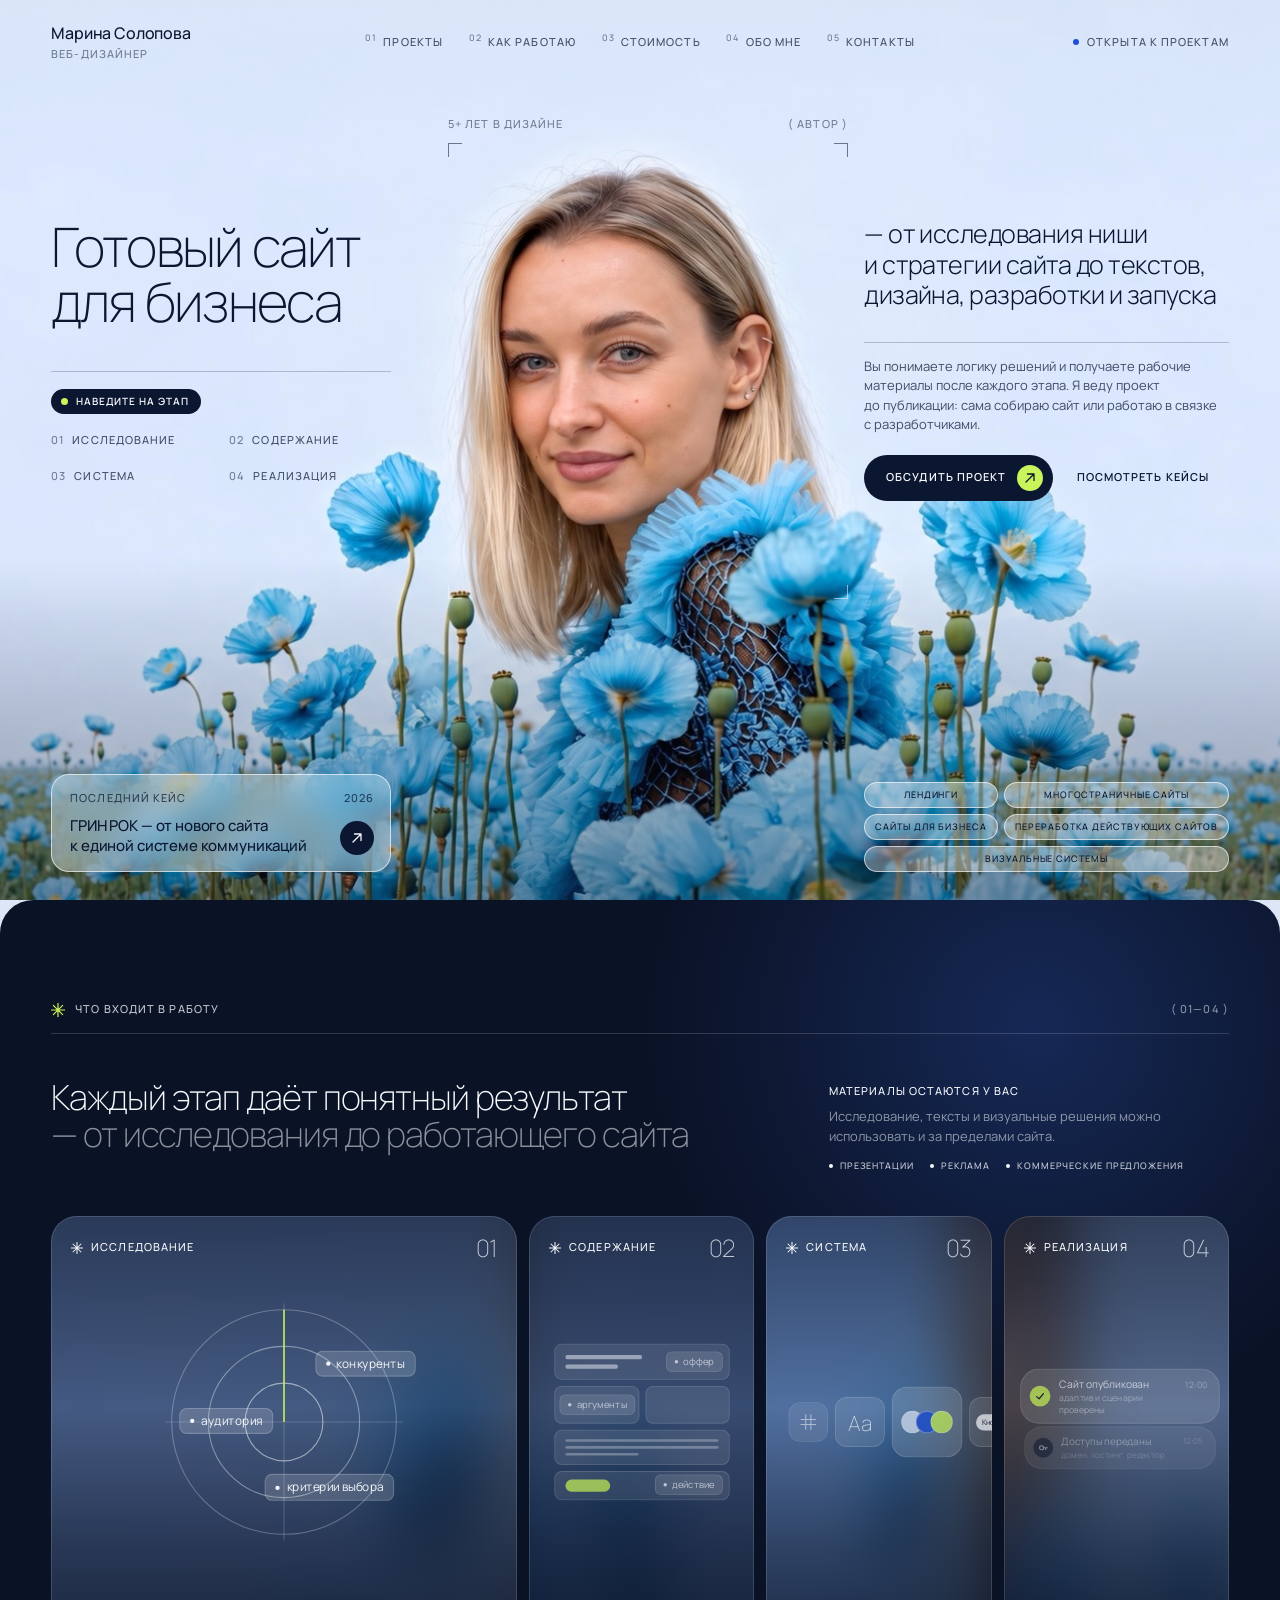
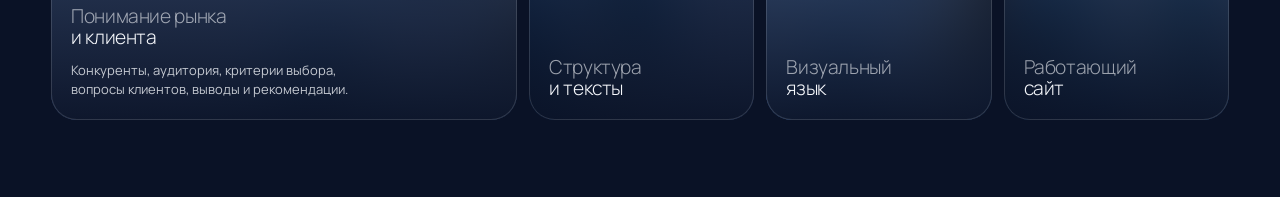
==== index.html @ 6953bbb8 "Переход между блоками: главный экран закреплён, второй блок наезжает - размытие нижнего края кадра п" ====
<!DOCTYPE html>
<html lang="ru">
<head>
<meta charset="UTF-8">
<meta name="viewport" content="width=device-width, initial-scale=1, viewport-fit=cover">
<title>Марина Солопова — сайты для бизнеса от исследования до запуска</title>
<meta name="description" content="Готовый сайт для бизнеса — от исследования ниши и стратегии сайта до текстов, дизайна, разработки и запуска. Марина Солопова, веб-дизайнер.">
<meta name="theme-color" content="#DCE6F6">
<link rel="preload" href="assets/fonts/Manrope-ExtraLight.woff2" as="font" type="font/woff2" crossorigin>
<link rel="preload" href="assets/img/hero-poster-v2.jpg" as="image">
<link rel="stylesheet" href="css/styles.css?v=18">
</head>
<body>
<a class="skip-link" href="#main">Перейти к содержимому</a>


<div class="menu" id="menu" role="dialog" aria-modal="true" aria-label="Меню" hidden>
  <div class="menu__top">
    <span class="top__name">Марина Солопова</span>
    <button class="menu__close" id="closeMenuBtn" type="button" aria-label="Закрыть меню"><span></span><span></span></button>
  </div>
  <ul class="menu__list">
    <li><i>01</i>Проекты</li>
    <li><i>02</i>Как работаю</li>
    <li><i>03</i>Стоимость</li>
    <li><i>04</i>Обо мне</li>
    <li><i>05</i>Контакты</li>
  </ul>
  <div class="menu__foot">
    <span class="top__status"><span class="dot" aria-hidden="true"></span>Открыта к проектам</span>
    <a class="btn" href="https://t.me/mariinasolopova" target="_blank" rel="noreferrer">Обсудить проект
      <svg class="arr" width="14" height="14" viewBox="0 0 14 14" fill="none" aria-hidden="true"><path d="M3 11L11 3M11 3H4.5M11 3V9.5" stroke="currentColor" stroke-width="1.3" stroke-linecap="round" stroke-linejoin="round"/></svg>
    </a>
  </div>
</div>

<main id="main">
  <section class="hero" id="hero">
    <header class="top">
      <div class="top__brand">
        <span class="top__name">Марина Солопова</span>
        <span class="top__role">Веб-дизайнер</span>
      </div>
      <nav class="top__nav" aria-label="Основная навигация">
        <ul>
          <li><i>01</i>Проекты</li>
          <li><i>02</i>Как работаю</li>
          <li><i>03</i>Стоимость</li>
          <li><i>04</i>Обо мне</li>
          <li><i>05</i>Контакты</li>
        </ul>
      </nav>
      <div class="top__side">
        <span class="top__status"><span class="dot" aria-hidden="true"></span>Открыта к проектам</span>
        <button class="burger" id="burgerBtn" type="button" aria-haspopup="dialog" aria-expanded="false" aria-controls="menu" aria-label="Открыть меню">
          <span></span><span></span>
        </button>
      </div>
    </header>

    <div class="hero__media">
      <video class="hero__video" id="heroVideo" poster="assets/img/hero-poster-v2.jpg" muted loop playsinline aria-hidden="true" tabindex="-1">
        <source src="assets/video/hero-loop-v2.mp4" type="video/mp4">
      </video>
      <div class="hero__shade" aria-hidden="true"></div>
      <div class="dissolve" aria-hidden="true"></div>
      <div class="sweep" aria-hidden="true"></div>
      <div class="loadbar" aria-hidden="true"></div>

      <!-- Слои этапов: появляются поверх кадра при выборе этапа -->
      <div class="layers" aria-hidden="true">
        <div class="layer layer--1">
          <div class="layer__grid"></div>
          <span class="note note--l" style="--x:34%;--y:55.5%;--d:0"><b>конкуренты</b></span>
          <span class="note note--l" style="--x:27%;--y:68%;--d:1"><b>аудитория</b></span>
          <span class="note note--r" style="--x:60%;--y:63%;--d:2"><b>критерии выбора</b></span>
          <span class="note note--l note--up" style="--x:55%;--y:80%;--d:3"><b>вопросы клиентов</b></span>
        </div>
        <div class="layer layer--3">
          <div class="specimen"><span class="specimen__aa">Аа</span><span class="specimen__cap">Manrope<br>200 · 300 · 500</span></div>
          <div class="swatches">
            <span style="--c:#DCE6F6"><i></i>DCE6F6</span>
            <span style="--c:#6FB1EE"><i></i>6FB1EE</span>
            <span style="--c:#1F4FD8"><i></i>1F4FD8</span>
            <span style="--c:#0B1630"><i></i>0B1630</span>
            <span style="--c:#C9F45B"><i></i>C9F45B</span>
          </div>
          <div class="parts"><span class="parts__btn">Кнопка</span><span class="parts__chip">Тег</span><span class="parts__cap">компоненты</span></div>
        </div>
        <div class="layer layer--4">
          <div class="launch">
            <ul class="launch__list">
              <li style="--k:0">адаптив</li>
              <li style="--k:1">сценарии</li>
              <li style="--k:2">публикация</li>
            </ul>
            <div class="launch__btn"><span class="launch__go">Опубликовать</span><span class="launch__live"><i></i>Сайт в сети</span></div>
            <svg class="launch__cursor" width="18" height="20" viewBox="0 0 18 20" aria-hidden="true"><path d="M2 1.5v15l4.2-3.6 2.7 6 2.4-1.1-2.7-5.9 5.6-.4z" fill="#0B1630" stroke="#F6F8FC" stroke-width="1.4" stroke-linejoin="round"/></svg>
          </div>
        </div>
      </div>
    </div>

    <div class="wire" id="wire" aria-hidden="true"></div>
    <p class="stage-cap" id="stageCap" aria-hidden="true"></p>

    <div class="finder" aria-hidden="true">
      <span class="finder__c finder__c--tl"></span>
      <span class="finder__c finder__c--tr"></span>
      <span class="finder__c finder__c--bl"></span>
      <span class="finder__c finder__c--br"></span>
      <span class="finder__label finder__label--top">( автор )</span>
      <span class="finder__label finder__label--bottom">5+ лет в дизайне</span>
    </div>

    <h1 class="title title__a reveal" style="--i:1">Готовый сайт<br>для бизнеса</h1>

    <div class="stages reveal" style="--i:2">
      <p class="stages__hint"><span class="stages__dot" aria-hidden="true"></span>Наведите на этап</p>
      <ol class="stages__list" aria-label="Этапы работы">
      <li><button type="button" data-stage="1" data-cap="01 / Понимание рынка и клиента" aria-pressed="false" aria-label="Исследование: понимание рынка и клиента"><i>01</i><span>Исследование</span></button></li>
      <li><button type="button" data-stage="2" data-cap="02 / Структура и тексты" aria-pressed="false" aria-label="Содержание: структура и тексты"><i>02</i><span>Содержание</span></button></li>
      <li><button type="button" data-stage="3" data-cap="03 / Визуальный язык" aria-pressed="false" aria-label="Система: визуальный язык"><i>03</i><span>Система</span></button></li>
      <li><button type="button" data-stage="4" data-cap="04 / Работающий сайт" aria-pressed="false" aria-label="Реализация: работающий сайт"><i>04</i><span>Реализация</span></button></li>
      </ol>
    </div>

    <div class="side">
      <p class="title__b reveal" style="--i:3">— от&nbsp;исследования ниши и&nbsp;стратегии сайта до&nbsp;текстов, дизайна, разработки и&nbsp;запуска</p>
      <div class="cta reveal" style="--i:4">
        <p class="cta__text">Вы понимаете логику решений и&nbsp;получаете рабочие материалы после каждого этапа. Я&nbsp;веду проект до&nbsp;публикации: сама собираю сайт или работаю в&nbsp;связке с&nbsp;разработчиками.</p>
        <div class="cta__actions">
          <a class="btn" href="https://t.me/mariinasolopova" target="_blank" rel="noreferrer">Обсудить проект
            <svg class="arr" width="14" height="14" viewBox="0 0 14 14" fill="none" aria-hidden="true"><path d="M3 11L11 3M11 3H4.5M11 3V9.5" stroke="currentColor" stroke-width="1.3" stroke-linecap="round" stroke-linejoin="round"/></svg>
          </a>
          <a class="link" href="#next" data-scroll>Посмотреть кейсы</a>
        </div>
      </div>
    </div>

    <div class="lower">
      <a class="case reveal" style="--i:5" href="#next" data-scroll>
        <span class="case__meta"><span>Последний кейс</span><span>2026</span></span>
        <span class="case__title">ГРИН РОК — от&nbsp;нового сайта к&nbsp;единой системе коммуникаций</span>
        <span class="case__go" aria-hidden="true">
          <svg width="14" height="14" viewBox="0 0 14 14" fill="none"><path d="M3 11L11 3M11 3H4.5M11 3V9.5" stroke="currentColor" stroke-width="1.3" stroke-linecap="round" stroke-linejoin="round"/></svg>
        </span>
      </a>

      <ul class="tags reveal" style="--i:6" aria-label="С чем работаю">
        <li>Лендинги</li>
        <li>Многостраничные сайты</li>
        <li>Сайты для бизнеса</li>
        <li>Переработка действующих сайтов</li>
        <li>Визуальные системы</li>
      </ul>
    </div>

  </section>
  <section class="work" id="work" aria-labelledby="workTitle">
    <div class="work__head">
      <p class="work__cap">
        <svg class="spark" width="14" height="14" viewBox="0 0 14 14" aria-hidden="true"><path d="M7 0v14M0 7h14M2.05 2.05l9.9 9.9M11.95 2.05l-9.9 9.9" stroke="currentColor" stroke-width="1.2"/></svg>
        Что входит в&nbsp;работу
      </p>
      <p class="work__cap work__cap--dim">( 01—04 )</p>
    </div>
    <div class="work__intro">
      <h2 class="work__title" id="workTitle">Каждый этап даёт понятный результат <span>—&nbsp;от&nbsp;исследования до&nbsp;работающего сайта</span></h2>
      <div class="keep">
        <p class="keep__cap">Материалы остаются у&nbsp;вас</p>
        <p class="keep__text">Исследование, тексты и&nbsp;визуальные решения можно использовать и&nbsp;за&nbsp;пределами сайта.</p>
        <ul class="keep__uses">
          <li>Презентации</li>
          <li>Реклама</li>
          <li>Коммерческие предложения</li>
        </ul>
      </div>
    </div>

    <ol class="cards" id="cards">
      <li class="card is-open" style="--i:0; --bp:10% 62%; --tint:#7fa2d8; --lum:0.72" tabindex="0">
        <div class="card__bg" aria-hidden="true"></div>
        <div class="card__dots" aria-hidden="true"></div>
        <div class="card__top">
          <span class="card__name"><svg class="spark" width="12" height="12" viewBox="0 0 14 14" aria-hidden="true"><path d="M7 0v14M0 7h14M2.05 2.05l9.9 9.9M11.95 2.05l-9.9 9.9" stroke="currentColor" stroke-width="1.2"/></svg>Исследование</span>
          <span class="card__num">01</span>
        </div>
        <div class="card__art" aria-hidden="true">
          <div class="art art--radar">
            <svg viewBox="0 0 220 220" fill="none" stroke="currentColor" stroke-width="1">
              <circle cx="110" cy="110" r="104" opacity=".28"/>
              <circle cx="110" cy="110" r="70" opacity=".4"/>
              <circle cx="110" cy="110" r="36" opacity=".55"/>
              <path d="M110 0v220M0 110h220" opacity=".18"/>
              <path class="radar__sweep" d="M110 110V6"/>
            </svg>
            <span class="pin" style="left:63%; top:20%"><i></i>конкуренты</span>
            <span class="pin" style="left:6%; top:44%"><i></i>аудитория</span>
            <span class="pin" style="left:42%; top:72%"><i></i>критерии выбора</span>
          </div>
        </div>
        <div class="card__bottom">
          <h3 class="card__title"><span>Понимание рынка</span> и&nbsp;клиента</h3>
          <div class="card__more"><p class="card__text">Конкуренты, аудитория, критерии выбора, вопросы клиентов, выводы и&nbsp;рекомендации.</p></div>
        </div>
      </li>

      <li class="card" style="--i:1; --bp:88% 58%; --tint:#6f93cc; --lum:0.66" tabindex="0">
        <div class="card__bg" aria-hidden="true"></div>
        <div class="card__dots" aria-hidden="true"></div>
        <div class="card__top">
          <span class="card__name"><svg class="spark" width="12" height="12" viewBox="0 0 14 14" aria-hidden="true"><path d="M7 0v14M0 7h14M2.05 2.05l9.9 9.9M11.95 2.05l-9.9 9.9" stroke="currentColor" stroke-width="1.2"/></svg>Содержание</span>
          <span class="card__num">02</span>
        </div>
        <div class="card__art" aria-hidden="true">
          <div class="art art--page">
            <div class="pg pg--h"><b></b><b></b></div>
            <div class="pg pg--row"><i></i><i></i></div>
            <div class="pg pg--t"><b></b><b></b><b></b></div>
            <div class="pg pg--cta"><u></u></div>
            <span class="pin pin--a"><i></i>оффер</span>
            <span class="pin pin--b"><i></i>аргументы</span>
            <span class="pin pin--c"><i></i>действие</span>
          </div>
        </div>
        <div class="card__bottom">
          <h3 class="card__title"><span>Структура</span> и&nbsp;тексты</h3>
          <div class="card__more"><p class="card__text">Последовательность блоков, предложения, аргументы, тексты и&nbsp;интерактивный прототип.</p></div>
        </div>
      </li>

      <li class="card" style="--i:2; --bp:20% 60%; --tint:#86b6f2; --lum:0.8" tabindex="0">
        <div class="card__bg" aria-hidden="true"></div>
        <div class="card__dots" aria-hidden="true"></div>
        <div class="card__top">
          <span class="card__name"><svg class="spark" width="12" height="12" viewBox="0 0 14 14" aria-hidden="true"><path d="M7 0v14M0 7h14M2.05 2.05l9.9 9.9M11.95 2.05l-9.9 9.9" stroke="currentColor" stroke-width="1.2"/></svg>Система</span>
          <span class="card__num">03</span>
        </div>
        <div class="card__art" aria-hidden="true">
          <div class="art art--tiles">
            <span class="tile tile--s"><svg width="20" height="20" viewBox="0 0 20 20" fill="none" stroke="currentColor" stroke-width="1.2"><path d="M1 7h18M1 13h18M7 1v18M13 1v18"/></svg></span>
            <span class="tile tile--m"><em>Aa</em></span>
            <span class="tile tile--l"><i style="background:#DCE6F6"></i><i style="background:#1F4FD8"></i><i style="background:#C9F45B"></i></span>
            <span class="tile tile--m"><u>Кнопка</u></span>
            <span class="tile tile--s"><svg width="20" height="20" viewBox="0 0 20 20" fill="none" stroke="currentColor" stroke-width="1.2"><rect x="5.5" y="1" width="9" height="18" rx="2.5"/><path d="M9 16h2"/></svg></span>
          </div>
        </div>
        <div class="card__bottom">
          <h3 class="card__title"><span>Визуальный</span> язык</h3>
          <div class="card__more"><p class="card__text">Дизайн-концепция, мобильные версии, компоненты, правила графики и&nbsp;исходные файлы.</p></div>
        </div>
      </li>

      <li class="card" style="--i:3; --bp:72% 50%; --tint:#93b1de; --lum:0.74" tabindex="0">
        <div class="card__bg" aria-hidden="true"></div>
        <div class="card__dots" aria-hidden="true"></div>
        <div class="card__top">
          <span class="card__name"><svg class="spark" width="12" height="12" viewBox="0 0 14 14" aria-hidden="true"><path d="M7 0v14M0 7h14M2.05 2.05l9.9 9.9M11.95 2.05l-9.9 9.9" stroke="currentColor" stroke-width="1.2"/></svg>Реализация</span>
          <span class="card__num">04</span>
        </div>
        <div class="card__art" aria-hidden="true">
          <div class="art art--live">
            <div class="toast"><i><svg width="12" height="12" viewBox="0 0 12 12" fill="none" stroke="currentColor" stroke-width="1.4" stroke-linecap="round" stroke-linejoin="round"><path d="M2 6.5 5 9l5-6"/></svg></i><p>Сайт опубликован<small>адаптив и&nbsp;сценарии проверены</small></p><time>12:00</time></div>
            <div class="toast toast--2"><i><svg width="12" height="12" viewBox="0 0 12 12" fill="none" stroke="currentColor" stroke-width="1.3" stroke-linecap="round"><circle cx="4" cy="6" r="2.5"/><path d="M6.5 6H11M9 6v2"/></svg></i><p>Доступы переданы<small>домен, хостинг, редактор</small></p><time>12:05</time></div>
          </div>
        </div>
        <div class="card__bottom">
          <h3 class="card__title"><span>Работающий</span> сайт</h3>
          <div class="card__more"><p class="card__text">Адаптивная реализация, проверка основных сценариев, публикация и&nbsp;передача доступов.</p></div>
        </div>
      </li>
    </ol>
  </section>
  <span id="next" class="visually-hidden" tabindex="-1">Дальше — кейс ГРИН РОК</span>
</main>

<script src="js/main.js?v=10"></script></body>
</html>
---- css/styles.css ----
/* ---------- Шрифты ---------- */
@font-face { font-family: 'Manrope'; src: url('../assets/fonts/Manrope-ExtraLight.woff2') format('woff2'); font-weight: 200; font-style: normal; font-display: swap; }
@font-face { font-family: 'Manrope'; src: url('../assets/fonts/Manrope-Light.woff2') format('woff2'); font-weight: 300; font-style: normal; font-display: swap; }
@font-face { font-family: 'Manrope'; src: url('../assets/fonts/Manrope-Regular.woff2') format('woff2'); font-weight: 400; font-style: normal; font-display: swap; }
@font-face { font-family: 'Manrope'; src: url('../assets/fonts/Manrope-Medium.woff2') format('woff2'); font-weight: 500; font-style: normal; font-display: swap; }
@font-face { font-family: 'Manrope'; src: url('../assets/fonts/Manrope-SemiBold.woff2') format('woff2'); font-weight: 600; font-style: normal; font-display: swap; }

/* ---------- Токены ---------- */
:root {
  --sky: #DCE6F6;                      /* цвет неба в кадре */
  --ink: #0B1630;                      /* основной текст на небе */
  --ink-2: rgba(11, 22, 48, 0.74);
  --ink-3: rgba(11, 22, 48, 0.52);
  --line: rgba(11, 22, 48, 0.22);
  --navy: #0A1226;                     /* тёмный низ на мобильных */
  --paper: #F6F8FC;
  --accent: #1F4FD8;                   /* синий маков */
  --lime: #C9F45B;                     /* второй акцент — точечно: стрелки кнопок, «в сети», блок 2 */
  --glass: rgba(255, 255, 255, 0.34);
  --glass-line: rgba(255, 255, 255, 0.62);

  --font: 'Manrope', -apple-system, BlinkMacSystemFont, 'Segoe UI', sans-serif;
  --ease: cubic-bezier(0.22, 0.61, 0.36, 1);
  --pad: clamp(20px, 4vw, 64px);
  --hero-top: clamp(96px, 13svh, 132px);   /* верхняя линия: надзаголовок и подписи рамки */

  /* Геометрия кадра: видео 16:9 всегда «cover» и прижато к верху.
     Из неё считаются свободные от героини зоны слева и справа. */
  --vidw: max(100vw, 177.78svh);
  --vidh: max(100svh, 56.25vw);
  --zl: calc(50vw - 0.125 * var(--vidw) - var(--pad) - 8px);   /* ширина левой зоны */
  --zr: calc(50vw - 0.135 * var(--vidw) - var(--pad) - 8px);   /* ширина правой зоны */
}

/* ---------- База ---------- */
*, *::before, *::after { box-sizing: border-box; }
html, body { margin: 0; padding: 0; }
html { background: var(--sky); overflow-x: hidden; -webkit-text-size-adjust: 100%; }
body { font-family: var(--font); font-weight: 400; color: var(--ink); background: var(--sky); overflow-x: clip; min-height: 100svh; -webkit-font-smoothing: antialiased; }
ul, ol { list-style: none; margin: 0; padding: 0; }
p, h1 { margin: 0; }
a { color: inherit; text-decoration: none; }
button { font: inherit; color: inherit; background: none; border: 0; padding: 0; cursor: pointer; }
i { font-style: normal; }
video { display: block; }
.visually-hidden { position: absolute; width: 1px; height: 1px; margin: -1px; padding: 0; overflow: hidden; clip: rect(0, 0, 0, 0); white-space: nowrap; border: 0; }
.skip-link { position: absolute; left: 0; top: -48px; z-index: 300; padding: 8px 16px; background: var(--ink); color: var(--paper); border-radius: 0 0 10px 0; transition: top 200ms var(--ease); }
.skip-link:focus { top: 0; }
a:focus-visible, button:focus-visible { outline: 2px solid var(--accent); outline-offset: 3px; border-radius: 6px; }
html.menu-open, html.menu-open body { overflow: hidden; }
::selection { background: var(--lime); color: var(--ink); }

/* Мелкие подписи — общий стиль */
.top__role, .top__nav li, .top__status, .eyebrow, .stages__list li, .case__meta, .tags li, .finder__label, .btn, .link, .menu__list i {
  font-size: 0.6875rem; font-weight: 500; letter-spacing: 0.1em; text-transform: uppercase; line-height: 1.35;
}

/* ---------- Шапка ---------- */
.top { position: absolute; inset: 0 0 auto 0; z-index: 50; display: grid; grid-template-columns: 1fr auto 1fr; align-items: center; gap: 24px; padding: 22px var(--pad); }
.top__brand { display: flex; flex-direction: column; gap: 3px; }
.top__name { font-size: 1rem; font-weight: 500; letter-spacing: -0.01em; }
.top__role { color: var(--ink-3); }
.top__nav ul { display: flex; gap: clamp(14px, 2vw, 30px); }
.top__nav li { display: flex; gap: 6px; color: var(--ink-2); white-space: nowrap; }
.top__nav i { color: var(--ink-3); font-size: 0.5625rem; transform: translateY(-3px); }
.top__side { display: flex; align-items: center; justify-content: flex-end; gap: 20px; }
.top__status { display: inline-flex; align-items: center; gap: 8px; color: var(--ink-2); white-space: nowrap; }
.dot { width: 6px; height: 6px; border-radius: 50%; background: var(--accent); box-shadow: 0 0 0 0 rgba(31, 79, 216, 0.5); animation: pulse 2.4s var(--ease) infinite; }
.burger { display: none; width: 44px; height: 44px; position: relative; }
.burger span { position: absolute; left: 11px; right: 11px; height: 1.25px; background: var(--ink); }
.burger span:first-child { top: 18px; }
.burger span:last-child { top: 25px; }

/* ---------- Кнопки ---------- */
.btn { display: inline-flex; align-items: center; justify-content: center; gap: 10px; min-height: 46px; padding: 0 22px; border-radius: 999px; background: var(--ink); color: var(--paper); font-weight: 600; white-space: nowrap; transition: transform 220ms var(--ease), background 220ms var(--ease); }
.btn:hover { transform: translateY(-1px); background: #14234A; }
.btn:active { transform: scale(0.97); }
.btn .arr, .link .arr { transition: transform 220ms var(--ease); }
.btn:hover .arr { transform: translate(2px, -2px); }
.btn > .arr { box-sizing: border-box; width: 26px; height: 26px; padding: 6px; margin-right: -12px; border-radius: 50%; background: var(--lime); color: var(--ink); }
.btn--sm { min-height: 38px; padding: 0 18px; }
.btn--glass { background: var(--glass); color: var(--ink); border: 1px solid var(--glass-line); -webkit-backdrop-filter: blur(14px) saturate(1.2); backdrop-filter: blur(14px) saturate(1.2); }
.btn--glass:hover { background: rgba(255, 255, 255, 0.6); }
.link { display: inline-flex; align-items: center; gap: 8px; min-height: 46px; padding: 0 2px; color: var(--ink); font-weight: 600; white-space: nowrap; position: relative; }
.link::after { content: ''; position: absolute; left: 2px; right: 2px; bottom: 11px; height: 1px; background: currentColor; transform: scaleX(0); transform-origin: left center; transition: transform 240ms var(--ease); }
.link:hover::after, .link:focus-visible::after { transform: scaleX(1); }

/* ---------- Hero: десктоп (текст по сторонам от героини) ---------- */
.hero { position: relative; min-height: max(100svh, 620px); display: grid; grid-template-columns: var(--zl) minmax(0, 1fr) var(--zr); grid-template-rows: auto auto auto 1fr auto; column-gap: 0; padding: var(--hero-top) var(--pad) 28px; overflow: hidden; }
.hero > *, .lower > * { position: relative; z-index: 2; }
.hero > .top { position: absolute; z-index: 50; }
/* главный экран стоит на месте, следующий блок наезжает поверх (--stick и --p задаёт скрипт) */
.js .hero { position: sticky; top: var(--stick, 0px); }
.hero::after { content: ''; position: absolute; inset: 0; z-index: 60; pointer-events: none; background: var(--navy); opacity: calc(var(--p, 0) * 0.5); }

.hero__media { position: absolute; inset: 0; z-index: 0; }
.hero__video { position: absolute; inset: 0; width: 100%; height: 100%; object-fit: cover; object-position: 50% 0; }
.hero__shade { position: absolute; inset: 0; pointer-events: none; background: linear-gradient(180deg, rgba(220, 230, 246, 0.55) 0%, rgba(220, 230, 246, 0) 16%, rgba(10, 18, 38, 0) 62%, rgba(10, 18, 38, 0.42) 100%); }

/* Рамка-видоискатель вокруг лица */
/* при прокрутке нижний край кадра размывается и растворяется (--p задаёт скрипт) */
.dissolve { position: absolute; left: 0; right: 0; bottom: 0; height: 46%; pointer-events: none; opacity: var(--p, 0);
  background: linear-gradient(180deg, rgba(10, 18, 38, 0) 0%, rgba(10, 18, 38, 0.35) 55%, rgba(10, 18, 38, 0.92) 100%);
  -webkit-backdrop-filter: blur(18px); backdrop-filter: blur(18px);
  -webkit-mask-image: linear-gradient(180deg, transparent 0%, #000 62%); mask-image: linear-gradient(180deg, transparent 0%, #000 62%); }
.finder { position: absolute; z-index: 1; left: calc(50vw - 0.12 * var(--vidw)); width: calc(0.25 * var(--vidw)); top: calc(var(--hero-top) + 26px); height: calc(0.665 * var(--vidh) - var(--hero-top) - 26px); pointer-events: none; opacity: 0; animation: fade 900ms var(--ease) 700ms forwards; }
.finder__c { position: absolute; width: 14px; height: 14px; border: 0 solid var(--ink); opacity: 0.55; }
.finder__c--tl { left: 0; top: 0; border-left-width: 1px; border-top-width: 1px; }
.finder__c--tr { right: 0; top: 0; border-right-width: 1px; border-top-width: 1px; }
.finder__c--bl { left: 0; bottom: 0; border-left-width: 1px; border-bottom-width: 1px; border-color: var(--paper); }
.finder__c--br { right: 0; bottom: 0; border-right-width: 1px; border-bottom-width: 1px; border-color: var(--paper); }
.finder__label { position: absolute; white-space: nowrap; }
.finder__label--top { right: 0; top: -26px; color: var(--ink-3); }
.finder__label--bottom { left: 0; top: -26px; color: var(--ink-3); }
.stages { align-self: start; }

/* Левая колонка */
.eyebrow { grid-column: 1; grid-row: 1; display: flex; gap: 10px; align-items: flex-start; color: var(--ink-2); margin-bottom: clamp(36px, 8svh, 76px); }
.spark { flex: none; color: var(--accent); margin-top: 1px; animation: spin 18s linear infinite; }

.title__a { grid-column: 1; grid-row: 2; display: block; font-weight: 200; font-size: clamp(34px, calc(var(--zl) / 7), 104px); line-height: 1.02; letter-spacing: -0.03em; white-space: nowrap; }
.side { grid-column: 3; grid-row: 2 / span 2; align-self: start; }
@media (min-width: 901px) and (min-aspect-ratio: 23/20) {
  .title__a, .side { margin-top: calc(30px + clamp(36px, 8svh, 76px)); }   /* место бывшего надзаголовка */
}
.title__b { display: block; font-weight: 300; font-size: clamp(17px, calc(var(--zr) / 14.5), 31px); line-height: 1.22; letter-spacing: -0.02em; text-wrap: balance; }

.stages { grid-column: 1; grid-row: 3; margin-top: clamp(20px, 3.4svh, 36px); padding-top: 16px; border-top: 1px solid var(--line); max-width: 340px; color: var(--ink-2); }
.stages__hint { display: inline-flex; align-items: center; gap: 8px; margin-bottom: 12px; padding: 6px 12px 6px 10px; border-radius: 999px; background: var(--ink); color: var(--paper); font-size: 0.625rem; font-weight: 600; letter-spacing: 0.1em; text-transform: uppercase; line-height: 1.35; white-space: nowrap; }
.stages__dot { width: 7px; height: 7px; border-radius: 50%; background: var(--lime); animation: hint 1.8s var(--ease) infinite; }
.stages__list { display: grid; grid-template-columns: 1fr 1fr; gap: 8px 16px; }
.stages button { display: flex; gap: 8px; align-items: center; min-height: 28px; padding: 0; text-transform: inherit; letter-spacing: inherit; position: relative; color: var(--ink-2); transition: color 220ms var(--ease); }
.stages button::after { content: ''; position: absolute; left: 0; right: 0; bottom: 2px; height: 1px; background: var(--ink); transform: scaleX(0); transform-origin: left; transition: transform 320ms var(--ease); }
.stages button:hover, .stages button.is-active { color: var(--ink); }
.stages button.is-active::after { transform: scaleX(1); }
.stages i { color: var(--ink-3); transition: color 220ms var(--ease); }
.stages button.is-active i { color: var(--accent); }

/* ---------- Слои этапов поверх кадра ---------- */
.hero__video { transition: filter 600ms var(--ease); }
.hero[data-stage="1"] .hero__video { filter: saturate(0.55) contrast(1.03); }
.hero[data-stage="2"] .hero__video { filter: grayscale(1) contrast(0.82) brightness(1.1); }

/* Контейнер повторяет геометрию видео, поэтому позиции внутри — в координатах кадра */
.layers { position: absolute; top: 0; left: calc(50% - var(--vidw) / 2); width: var(--vidw); height: var(--vidh); pointer-events: none; }
.layer { position: absolute; inset: 0; opacity: 0; visibility: hidden; transition: opacity 450ms var(--ease), visibility 0s linear 450ms; }
.hero[data-stage="1"] .layer--1, .hero[data-stage="3"] .layer--3, .hero[data-stage="4"] .layer--4 { opacity: 1; visibility: visible; transition-delay: 0s; }

/* 01 — сетка и пометки исследования */
.layer__grid { position: absolute; inset: 0; background-image: linear-gradient(to right, rgba(11, 22, 48, 0.16) 1px, transparent 1px), linear-gradient(to bottom, rgba(11, 22, 48, 0.16) 1px, transparent 1px); background-size: 5% 8.955%; -webkit-mask-image: radial-gradient(ellipse 15% 31% at 50% 40%, transparent 72%, #000 100%); mask-image: radial-gradient(ellipse 15% 31% at 50% 40%, transparent 72%, #000 100%); }
.note { position: absolute; left: var(--x); top: var(--y); width: 0; height: 0; opacity: 0; transform: translateY(8px); transition: opacity 400ms var(--ease), transform 400ms var(--ease); }
.hero[data-stage="1"] .note { opacity: 1; transform: none; transition-delay: calc(120ms + var(--d) * 80ms); }
.note::before { content: ''; position: absolute; left: -5px; top: -5px; width: 10px; height: 10px; border-radius: 50%; background: var(--paper); border: 2px solid var(--accent); }
.note::after { content: ''; position: absolute; left: -0.5px; top: 7px; width: 1px; height: 20px; background: var(--paper); }
.note b { position: absolute; top: 28px; padding: 5px 9px; border-radius: 999px; background: rgba(246, 248, 252, 0.9); color: var(--ink); font-size: 0.625rem; font-weight: 600; letter-spacing: 0.1em; text-transform: uppercase; white-space: nowrap; }
.note--l b { left: -10px; }
.note--r b { right: -10px; }
.note--up::after { top: -27px; }
.note--up b { top: auto; bottom: 28px; }

/* 03 — визуальная система: шрифт, палитра, компоненты */
.specimen, .swatches, .parts { position: absolute; transform: translate(-50%, -50%); }
.specimen, .swatches, .parts { padding: 12px 16px; border-radius: 16px; background: rgba(246, 248, 252, 0.95); color: var(--ink); box-shadow: 0 6px 24px rgba(11, 22, 48, 0.12); }
.specimen { left: 22%; top: 68%; display: flex; align-items: center; gap: 12px; }
.specimen__aa { font-size: 2.75rem; font-weight: 200; letter-spacing: -0.04em; line-height: 1; }
.specimen__cap, .parts__cap, .swatches span { font-size: 0.6875rem; font-weight: 600; letter-spacing: 0.08em; text-transform: uppercase; line-height: 1.5; white-space: nowrap; }
.swatches { left: 50%; top: 70%; display: flex; gap: 14px; }
.swatches span { display: flex; flex-direction: column; align-items: center; gap: 7px; color: var(--ink); }
.swatches i { width: 28px; height: 28px; border-radius: 50%; background: var(--c); box-shadow: inset 0 0 0 1px rgba(11, 22, 48, 0.14); }
.parts { left: 80%; top: 68%; display: grid; grid-template-columns: auto auto; gap: 8px; align-items: center; }
.parts__btn { padding: 8px 14px; border-radius: 999px; background: var(--ink); color: var(--paper); font-size: 0.6875rem; font-weight: 600; letter-spacing: 0.1em; text-transform: uppercase; }
.parts__chip { padding: 7px 13px; border-radius: 999px; border: 1px solid var(--line); font-size: 0.6875rem; font-weight: 600; letter-spacing: 0.1em; text-transform: uppercase; }
.parts__cap { grid-column: 1 / -1; color: var(--ink-2); }

/* 04 — запуск: чек-лист отмечается, курсор нажимает «Опубликовать», сайт выходит в сеть */
.launch { position: absolute; left: 50%; top: 72%; transform: translate(-50%, -50%); width: 212px; display: grid; gap: 12px; padding: 14px; border-radius: 18px; background: rgba(246, 248, 252, 0.95); color: var(--ink); box-shadow: 0 6px 24px rgba(11, 22, 48, 0.12); }
.launch__list { display: grid; gap: 8px; }
.launch__list li { display: flex; align-items: center; gap: 9px; font-size: 0.625rem; font-weight: 600; letter-spacing: 0.1em; text-transform: uppercase; line-height: 1; opacity: 0.35; }
.launch__list li::before { content: ''; flex: none; width: 14px; height: 14px; border-radius: 50%; border: 1px solid var(--ink-3); background: transparent center / 8px 8px no-repeat; }
.launch__btn { position: relative; height: 36px; border-radius: 999px; background: var(--ink); color: var(--paper); font-size: 0.625rem; font-weight: 600; letter-spacing: 0.1em; text-transform: uppercase; overflow: hidden; }
.launch__go, .launch__live { position: absolute; inset: 0; display: flex; align-items: center; justify-content: center; gap: 8px; white-space: nowrap; }
.launch__live { opacity: 0; }
.launch__live i { width: 6px; height: 6px; border-radius: 50%; background: var(--ink); }
.launch__cursor { position: absolute; left: 64%; bottom: 6px; opacity: 0; }
.loadbar { position: absolute; left: 0; top: 0; width: 100%; height: 3px; background: var(--accent); transform: scaleX(0); transform-origin: left center; opacity: 0; pointer-events: none; }
.sweep { position: absolute; inset: 0; pointer-events: none; opacity: 0; background: linear-gradient(105deg, rgba(255, 255, 255, 0) 38%, rgba(255, 255, 255, 0.5) 50%, rgba(255, 255, 255, 0) 62%); transform: translateX(-100%); }

.hero[data-stage="4"] .loadbar { animation: load 1700ms var(--ease) 100ms forwards; }
.hero[data-stage="4"] .launch__list li { animation: tick-row 260ms var(--ease) forwards; animation-delay: calc(350ms + var(--k) * 430ms); }
.hero[data-stage="4"] .launch__list li::before { animation: tick-box 260ms var(--ease) forwards; animation-delay: calc(350ms + var(--k) * 430ms); }
.hero[data-stage="4"] .launch__cursor { animation: cursor 1500ms var(--ease) 1250ms forwards; }
.hero[data-stage="4"] .launch__btn { animation: press 1500ms var(--ease) 1250ms forwards; }
.hero[data-stage="4"] .launch__go { animation: fade-out 200ms linear 2150ms forwards; }
.hero[data-stage="4"] .launch__live { animation: fade 240ms linear 2250ms forwards; }
.hero[data-stage="4"] .launch__live i { animation: live 1800ms var(--ease) 2400ms infinite; }
.hero[data-stage="4"] .sweep { animation: sweep 1100ms var(--ease) 2200ms forwards; }

@keyframes load { 0% { opacity: 1; transform: scaleX(0); } 55% { transform: scaleX(0.72); } 88% { opacity: 1; transform: scaleX(1); } 100% { opacity: 0; transform: scaleX(1); } }
@keyframes tick-row { to { opacity: 1; } }
@keyframes tick-box { to { border-color: var(--accent); background-color: var(--accent); background-image: url("data:image/svg+xml,%3Csvg xmlns='http://www.w3.org/2000/svg' viewBox='0 0 8 8'%3E%3Cpath d='M1.2 4.2l1.9 1.9 3.7-4' fill='none' stroke='%23fff' stroke-width='1.4' stroke-linecap='round' stroke-linejoin='round'/%3E%3C/svg%3E"); } }
@keyframes cursor { 0% { opacity: 0; transform: translate(64px, 46px); } 15% { opacity: 1; } 52% { opacity: 1; transform: none; } 60% { transform: scale(0.84); } 68% { opacity: 1; transform: none; } 100% { opacity: 0; transform: translate(14px, 16px); } }
@keyframes press { 0%, 54% { transform: none; background: var(--ink); color: var(--paper); } 60% { transform: scale(0.95); background: var(--ink); color: var(--paper); } 70%, 100% { transform: none; background: var(--lime); color: var(--ink); } }
@keyframes fade-out { to { opacity: 0; } }
@keyframes live { 0% { box-shadow: 0 0 0 0 rgba(11, 22, 48, 0.45); } 70%, 100% { box-shadow: 0 0 0 7px rgba(11, 22, 48, 0); } }
@keyframes sweep { 0% { opacity: 1; transform: translateX(-100%); } 100% { opacity: 1; transform: translateX(100%); } }

/* Подпись активного этапа — в нижнем ряду, на одной линии с карточкой кейса и тегами */
.hero > .stage-cap { grid-column: 2; grid-row: 5; align-self: end; justify-self: center; padding: 8px 14px; border-radius: 999px; background: rgba(10, 18, 38, 0.78); color: var(--paper); font-size: 0.6875rem; font-weight: 500; letter-spacing: 0.1em; text-transform: uppercase; line-height: 1.35; white-space: nowrap; opacity: 0; transition: opacity 400ms var(--ease); }
.hero[data-stage] > .stage-cap { opacity: 1; }

/* 02 — прототип: пунктирные блоки вокруг реальных элементов экрана */
.hero > .wire { position: absolute; inset: 0; z-index: 3; pointer-events: none; opacity: 0; transition: opacity 450ms var(--ease); }
.hero[data-stage="2"] > .wire { opacity: 1; }
.wire__box { position: absolute; border: 1px dashed var(--accent); border-radius: 12px; }
.wire__box span { position: absolute; left: 10px; top: -9px; padding: 2px 8px; border-radius: 999px; background: var(--accent); color: #fff; font-size: 0.5625rem; font-weight: 600; letter-spacing: 0.1em; text-transform: uppercase; white-space: nowrap; }

/* Правая колонка */
.lower { display: contents; }
.cta { margin-top: clamp(20px, 3.4svh, 36px); padding-top: 14px; border-top: 1px solid var(--line); }
.cta__text { font-size: clamp(0.8125rem, 0.95vw, 0.9375rem); line-height: 1.5; color: var(--ink-2); max-width: 46ch; }
.cta__actions { display: flex; flex-wrap: wrap; align-items: center; gap: 6px 22px; margin-top: 20px; }

/* Нижний ряд: стеклянные карточки поверх цветов */
.case { grid-column: 1; grid-row: 5; align-self: end; justify-self: start; display: grid; grid-template-columns: 1fr auto; gap: 10px 16px; width: min(100%, 340px); padding: 16px 16px 16px 18px; border-radius: 18px; background: var(--glass); border: 1px solid var(--glass-line); -webkit-backdrop-filter: blur(16px) saturate(1.25); backdrop-filter: blur(16px) saturate(1.25); transition: transform 260ms var(--ease), background 260ms var(--ease); }
.case:hover { transform: translateY(-2px); background: rgba(255, 255, 255, 0.46); }
.case__meta { grid-column: 1 / -1; display: flex; justify-content: space-between; color: var(--ink-2); }
.case__title { font-size: 0.9375rem; font-weight: 500; line-height: 1.3; letter-spacing: -0.01em; text-wrap: balance; }
.case__go { align-self: end; display: grid; place-items: center; width: 34px; height: 34px; border-radius: 50%; background: var(--ink); color: var(--paper); transition: transform 260ms var(--ease); }
.case:hover .case__go { transform: rotate(45deg); }

.tags { grid-column: 3; grid-row: 5; align-self: end; display: flex; flex-wrap: wrap; gap: 6px; }
.tags li { flex: 1 1 auto; text-align: center; padding: 6px 10px; font-size: 0.5625rem; border-radius: 999px; color: var(--ink); background: var(--glass); border: 1px solid var(--glass-line); -webkit-backdrop-filter: blur(14px) saturate(1.2); backdrop-filter: blur(14px) saturate(1.2); white-space: nowrap; }

/* ---------- Блок 2: «Что входит в работу» — карточки этапов ---------- */
.work { position: relative; z-index: 5; border-radius: clamp(22px, 2.6vw, 36px) clamp(22px, 2.6vw, 36px) 0 0; background: var(--navy); color: var(--paper); padding: clamp(64px, 8vw, 120px) var(--pad) clamp(48px, 6vw, 88px); overflow: hidden; --w-line: rgba(246, 248, 252, 0.16); --w-dim: rgba(246, 248, 252, 0.55); }
.work::before { content: ''; position: absolute; right: -12%; top: -30%; width: 62vw; height: 62vw; max-width: 900px; max-height: 900px; background: radial-gradient(circle, rgba(63, 120, 255, 0.22) 0%, rgba(63, 120, 255, 0.07) 45%, rgba(63, 120, 255, 0) 70%); pointer-events: none; }
.work > * { position: relative; }
.work__head { display: flex; justify-content: space-between; align-items: center; padding-bottom: 16px; border-bottom: 1px solid var(--w-line); margin-bottom: clamp(28px, 3.4vw, 48px); }
.work__cap, .card__name, .keep__cap { font-size: 0.6875rem; font-weight: 500; letter-spacing: 0.1em; text-transform: uppercase; line-height: 1.35; }
.work__cap { display: flex; gap: 10px; align-items: center; color: rgba(246, 248, 252, 0.8); }
.work__cap .spark { color: var(--lime); }
.work__cap--dim { color: var(--w-dim); }

.work__intro { display: flex; justify-content: space-between; align-items: flex-start; gap: 32px; margin-bottom: clamp(28px, 3.4vw, 48px); }
.work__title { margin: 0; font-weight: 200; font-size: clamp(1.5rem, 2.7vw, 2.75rem); line-height: 1.08; letter-spacing: -0.03em; }
.work__title span { display: block; color: var(--w-dim); }
.keep { flex: none; width: min(400px, 36%); margin-top: 0.4em; }
.keep__cap { color: var(--paper); }
.keep__text { margin-top: 8px; font-size: clamp(0.8125rem, 0.95vw, 0.9375rem); line-height: 1.5; color: var(--w-dim); }
.keep__uses { display: flex; flex-wrap: nowrap; gap: 16px; margin-top: 14px; }
.keep__uses li { display: inline-flex; align-items: center; gap: 7px; font-size: 0.5625rem; font-weight: 500; letter-spacing: 0.1em; text-transform: uppercase; line-height: 1.35; color: rgba(246, 248, 252, 0.8); white-space: nowrap; }
.keep__uses li::before { content: ''; width: 4px; height: 4px; border-radius: 50%; background: var(--paper); }

/* карточки: открытая шире остальных */
.cards { display: flex; gap: 12px; height: clamp(410px, 56svh, 560px); }
.card { position: relative; flex: 1 1 0; min-width: 0; display: flex; flex-direction: column; justify-content: space-between; padding: 20px; border-radius: 26px; overflow: hidden; isolation: isolate; background: #101c3a; cursor: default; outline: none; transition: flex-grow 620ms var(--ease), opacity 800ms var(--ease), transform 800ms var(--ease); }
.card.is-open { flex-grow: 2.3; }
.card:focus-visible { box-shadow: 0 0 0 2px var(--lime); }
.card__bg { position: absolute; inset: -60px; z-index: -3; background: linear-gradient(var(--tint, #fff), var(--tint, #fff)), url(../assets/img/atmo.jpg) var(--bp, 50% 50%) / 260% 260% no-repeat; background-blend-mode: multiply; filter: blur(30px) saturate(0.9) brightness(var(--lum, 0.8)); transform: scale(1.02); transition: transform 1200ms var(--ease); }
.card.is-open .card__bg { transform: scale(1.14); }
.card::before { content: ''; position: absolute; inset: 0; z-index: -2; background: linear-gradient(180deg, rgba(10, 18, 38, 0.55) 0%, rgba(10, 18, 38, 0.18) 38%, rgba(10, 18, 38, 0.58) 66%, rgba(10, 18, 38, 0.94) 100%); }
.card::after { content: ''; position: absolute; inset: 0; z-index: 2; border-radius: inherit; border: 1px solid rgba(255, 255, 255, 0.14); pointer-events: none; }

/* растровые точки: проявляются вокруг курсора */
.card__dots { position: absolute; inset: 0; z-index: -2; opacity: 0; transition: opacity 500ms var(--ease); }
.card:hover .card__dots { opacity: 1; }
.card__dots::before, .card__dots::after { content: ''; position: absolute; inset: 0; background-size: 14px 14px; }
.card__dots::before { background-image: radial-gradient(circle, rgba(255, 255, 255, 0.16) 1px, transparent 1.5px); -webkit-mask-image: radial-gradient(200px circle at var(--mx, 50%) var(--my, 30%), #000 0%, transparent 100%); mask-image: radial-gradient(200px circle at var(--mx, 50%) var(--my, 30%), #000 0%, transparent 100%); }
.card__dots::after { background-image: radial-gradient(circle, rgba(255, 255, 255, 0.14) 1.8px, transparent 2.3px); -webkit-mask-image: radial-gradient(90px circle at var(--mx, 50%) var(--my, 30%), #000 0%, transparent 100%); mask-image: radial-gradient(90px circle at var(--mx, 50%) var(--my, 30%), #000 0%, transparent 100%); }

.card__top { display: flex; justify-content: space-between; align-items: center; gap: 12px; }
.card__name { display: inline-flex; align-items: center; gap: 8px; white-space: nowrap; }
.card__name .spark { flex: none; color: var(--paper); transition: color 400ms var(--ease), transform 600ms var(--ease); }
.card.is-open .card__name .spark { transform: rotate(90deg); }
.card__num { font-weight: 200; font-size: 1.5rem; line-height: 1; letter-spacing: -0.03em; color: rgba(246, 248, 252, 0.75); }

.card__title { margin: 0; font-weight: 300; font-size: clamp(1.0625rem, 1.5vw, 1.625rem); line-height: 1.12; letter-spacing: -0.02em; }
.card__title span { display: block; color: rgba(246, 248, 252, 0.6); white-space: nowrap; }
.card__more { display: grid; grid-template-rows: 0fr; opacity: 0; transition: grid-template-rows 620ms var(--ease), opacity 300ms var(--ease); }
.card__more > * { overflow: hidden; min-height: 0; }
.card.is-open .card__more { grid-template-rows: 1fr; opacity: 1; transition: grid-template-rows 620ms var(--ease), opacity 500ms var(--ease) 260ms; }
.card__text { width: 400px; text-wrap: balance; font-size: clamp(0.8125rem, 0.95vw, 0.9375rem); line-height: 1.5; color: rgba(246, 248, 252, 0.78); }
.card__text::before { content: ''; display: block; height: 12px; }

/* мини-интерфейсы внутри карточек */
.card__art { position: absolute; left: 0; right: 0; top: 60px; bottom: clamp(120px, 30%, 190px); z-index: 0; display: grid; place-items: center; pointer-events: none; }
.art { position: relative; flex: none; opacity: 0.72; transform: scale(0.86); transition: transform 700ms var(--ease), opacity 500ms var(--ease); }
.card.is-open .art { opacity: 1; transform: scale(1.08); }
.pin { position: absolute; display: inline-flex; align-items: center; gap: 6px; padding: 4px 9px; border-radius: 7px; font-size: 0.6875rem; line-height: 1.3; white-space: nowrap; color: var(--paper); background: rgba(255, 255, 255, 0.16); border: 1px solid rgba(255, 255, 255, 0.18); }
.pin i { width: 4px; height: 4px; border-radius: 50%; background: var(--paper); }

.art--radar { width: 220px; height: 220px; }
.art--radar svg { display: block; width: 100%; height: 100%; color: var(--paper); }
.radar__sweep { transform-origin: 110px 110px; stroke: var(--lime); stroke-width: 1.4; opacity: 1; animation: radar 6s linear infinite; animation-play-state: paused; }
.card.is-open .radar__sweep { animation-play-state: running; }
@keyframes radar { to { transform: rotate(360deg); } }

.art--page { width: 204px; display: grid; gap: 7px; }
.pg { border-radius: 9px; background: rgba(255, 255, 255, 0.13); border: 1px solid rgba(255, 255, 255, 0.2); transition: transform 600ms var(--ease); }
.pg b, .pg u { display: block; height: 3px; border-radius: 2px; background: rgba(246, 248, 252, 0.7); }
.pg--h { padding: 12px; display: grid; gap: 6px; }
.pg--h b { height: 5px; }
.pg--h b { width: 50%; }
.pg--h b + b { width: 34%; }
.pg--row { display: grid; grid-template-columns: 1fr 1fr; gap: 7px; background: none; border: 0; }
.pg--row i { height: 44px; border-radius: 9px; background: rgba(255, 255, 255, 0.13); border: 1px solid rgba(255, 255, 255, 0.2); }
.pg--t { padding: 10px 12px; display: grid; gap: 5px; }
.pg--t b { opacity: 0.6; }
.pg--t b:last-child { width: 48%; }
.pg--cta { padding: 9px 12px; }
.pg--cta u { width: 52px; height: 14px; border-radius: 7px; background: var(--lime); }
.pin--a { right: 8px; top: 9px; }
.pin--b { left: 6px; top: 59px; }
.pin--c { right: 8px; bottom: 6px; }

.art--tiles { display: flex; align-items: center; gap: 8px; }
.tile { flex: none; display: grid; place-items: center; border-radius: 14px; color: var(--paper); background: rgba(255, 255, 255, 0.14); border: 1px solid rgba(255, 255, 255, 0.2); transition: transform 600ms var(--ease); }
.tile--s { width: 46px; height: 46px; opacity: 0.8; }
.tile--m { width: 58px; height: 58px; }
.tile--l { width: 82px; height: 82px; border-radius: 18px; display: flex; justify-content: center; align-items: center; background: rgba(255, 255, 255, 0.2); }
.tile--l i { width: 26px; height: 26px; border-radius: 50%; border: 1px solid rgba(255, 255, 255, 0.4); }
.tile--l i + i { margin-left: -9px; }
.tile em { font-style: normal; font-weight: 200; font-size: 1.5rem; letter-spacing: -0.03em; }
.tile u { text-decoration: none; padding: 3px 7px; border-radius: 999px; font-size: 0.5625rem; background: var(--paper); color: var(--ink); }
.card.is-open .tile--l { transform: translateY(-8px); }
.card.is-open .tile--s { transform: translateY(6px); }

.art--live { width: 232px; display: grid; gap: 8px; }
.toast { display: grid; grid-template-columns: auto 1fr auto; gap: 10px; align-items: center; padding: 10px 14px 10px 10px; border-radius: 22px; background: rgba(255, 255, 255, 0.16); border: 1px solid rgba(255, 255, 255, 0.2); transition: transform 600ms var(--ease), opacity 500ms var(--ease); }
.toast > i { width: 24px; height: 24px; display: grid; place-items: center; border-radius: 50%; background: var(--ink); color: var(--paper); transition: background 400ms var(--ease), color 400ms var(--ease); }
.toast p { font-size: 0.75rem; line-height: 1.25; }
.toast small { display: block; margin-top: 2px; font-size: 0.625rem; color: rgba(246, 248, 252, 0.6); }
.toast time { align-self: start; font-size: 0.625rem; color: rgba(246, 248, 252, 0.55); }
.toast--2 { opacity: 0.55; transform: translateY(-6px) scale(0.96); }
.card.is-open .toast--2 { opacity: 1; transform: none; transition-delay: 220ms; }
.toast:first-child > i { background: var(--lime); color: var(--ink); }

.keep__cap { color: var(--paper); }

/* появление при прокрутке */
.js .work .keep { opacity: 0; transition: opacity 800ms var(--ease); }
.js .work .work__title, .js .work .card__title { clip-path: inset(-0.2em 100% -0.2em 0); transition: clip-path 1300ms var(--ease); }
.js .work .card__title { transition-delay: calc(var(--i) * 120ms + 450ms); }
.js .work.in .work__title, .js .work.in .card__title { clip-path: inset(-0.2em -3% -0.2em 0); }
.js .work .card { opacity: 0; transform: translateY(32px); transition-delay: 0s, calc(var(--i) * 120ms + 150ms), calc(var(--i) * 120ms + 150ms); }
.js .work .keep { transition-delay: 300ms; }
.js .work.in .keep, .js .work.in .card { opacity: 1; }
.js .work.in .card { transform: none; }
.js .work.ready .card { transition-delay: 0s; }

/* ---------- Мобильное меню ---------- */
.menu { position: fixed; inset: 0; z-index: 200; display: flex; flex-direction: column; padding: 22px var(--pad) 28px; background: var(--sky); }
.menu[hidden] { display: none; }
.menu__top { display: flex; align-items: center; justify-content: space-between; min-height: 44px; }
.menu__close { width: 44px; height: 44px; position: relative; }
.menu__close span { position: absolute; left: 11px; right: 11px; top: 21px; height: 1.25px; background: var(--ink); }
.menu__close span:first-child { transform: rotate(45deg); }
.menu__close span:last-child { transform: rotate(-45deg); }
.menu__list { margin-top: clamp(32px, 9svh, 80px); display: flex; flex-direction: column; }
.menu__list li { display: flex; align-items: baseline; gap: 14px; padding: 14px 0; border-bottom: 1px solid var(--line); font-size: clamp(1.75rem, 8.4vw, 2.5rem); font-weight: 200; letter-spacing: -0.04em; line-height: 1.1; }
.menu__list i { color: var(--ink-3); letter-spacing: 0.1em; }
.menu__foot { margin-top: auto; display: flex; flex-direction: column; gap: 18px; }
.menu__foot .btn { width: 100%; }

/* ---------- Появление ---------- */
.reveal { opacity: 0; transform: translateY(14px); animation: rise 900ms var(--ease) forwards; animation-delay: calc(120ms + var(--i, 0) * 90ms); }
@keyframes rise { to { opacity: 1; transform: none; } }
/* заголовки проявляются слева направо */
.title__a.reveal, .title__b.reveal { opacity: 1; transform: none; animation: wipe 1300ms var(--ease) both; animation-delay: calc(200ms + var(--i, 0) * 110ms); }
@keyframes wipe { from { clip-path: inset(-0.2em 100% -0.2em 0); } to { clip-path: inset(-0.2em -3% -0.2em 0); } }
@keyframes fade { to { opacity: 1; } }
@keyframes spin { to { transform: rotate(360deg); } }
@keyframes hint { 0% { box-shadow: 0 0 0 0 rgba(201, 244, 91, 0.7); } 70%, 100% { box-shadow: 0 0 0 8px rgba(201, 244, 91, 0); } }
@keyframes pulse { 0% { box-shadow: 0 0 0 0 rgba(31, 79, 216, 0.45); } 70%, 100% { box-shadow: 0 0 0 7px rgba(31, 79, 216, 0); } }

/* ---------- Узкий десктоп ---------- */
@media (max-width: 1180px) {
  .top { grid-template-columns: auto 1fr auto; }
  .parts { display: none; }
  .top__nav ul { justify-content: center; }
}

/* ---------- Планшет и телефон: текст сверху, кадр, тёмный низ ---------- */
@media (max-width: 900px), (max-aspect-ratio: 23/20) {
  .work__intro { flex-direction: column; align-items: flex-start; gap: 22px; }
  .keep { width: auto; max-width: 440px; }
  .top { grid-template-columns: 1fr auto; padding: 14px var(--pad); }
  .top__nav, .top .btn--sm, .top .top__status { display: none; }
  .top__side { gap: 0; }
  .burger { display: block; margin-right: -11px; }

  .hero { display: flex; flex-direction: column; min-height: 100svh; padding: 28px 0 0; color: var(--paper); background: linear-gradient(180deg, var(--sky) 0, var(--sky) 140px, var(--navy) 140px); }
  .finder, .hero > .stage-cap { display: none; }

  /* Этапы — ряд кнопок по нижнему краю кадра */
  .hero > .stages { position: absolute; z-index: 3; left: var(--pad); top: calc(28px + 62.5vw - 52px); max-width: none; margin: 0; padding: 0; border: 0; }
  .stages__hint { display: none; }
  .stages__list { display: flex; gap: 6px; }
  .stages button { min-height: 40px; min-width: 44px; justify-content: center; padding: 0 13px; border-radius: 999px; color: var(--paper); background: rgba(10, 18, 38, 0.5); border: 1px solid rgba(255, 255, 255, 0.22); -webkit-backdrop-filter: blur(10px); backdrop-filter: blur(10px); }
  .stages button::after { display: none; }
  .stages button span { display: none; }
  .stages button:hover { color: var(--paper); }
  .stages button.is-active { background: var(--paper); color: var(--ink); border-color: var(--paper); }
  .stages button.is-active span { display: inline; }
  .stages i, .stages button.is-active i { color: inherit; }

  .layers { left: 50%; width: auto; height: 100%; aspect-ratio: 1920 / 1072; transform: translateX(-50%); }
  .launch { top: 74%; width: 176px; padding: 6px; border-radius: 999px; }
  .launch__list { display: none; }

  .eyebrow, .title__a, .side { margin-left: var(--pad); margin-right: var(--pad); }
  .eyebrow { margin-top: 6px; margin-bottom: 14px; max-width: none; color: rgba(246, 248, 252, 0.72); }
  .spark { color: #8FB0FF; }
  .title__a { font-size: clamp(2.25rem, 10.6vw, 4.75rem); line-height: 1; }
  .title__b { margin-top: 14px; max-width: 34ch; font-size: clamp(1rem, 4.5vw, 1.5rem); line-height: 1.25; color: rgba(246, 248, 252, 0.86); }

  .hero__media { position: relative; inset: auto; flex: none; width: 100%; aspect-ratio: 16 / 10; -webkit-mask-image: linear-gradient(180deg, transparent 0%, #000 11%); mask-image: linear-gradient(180deg, transparent 0%, #000 11%); }
  .hero__shade { background: linear-gradient(180deg, rgba(10, 18, 38, 0) 66%, rgba(10, 18, 38, 0.7) 88%, var(--navy) 100%); }

  .lower { display: flex; flex-direction: column; flex: 1; gap: 22px; margin-top: 22px; padding: 0 var(--pad) 26px; }
  .cta { margin: 22px 0 0; padding: 0; border: 0; display: flex; flex-direction: column-reverse; gap: 18px; }
  .cta__text { color: rgba(246, 248, 252, 0.72); font-size: 0.875rem; max-width: 52ch; }
  .cta__actions { margin: 0; gap: 4px 22px; }
  .btn { background: var(--paper); color: var(--ink); }
  .btn:hover { background: #fff; }
  .link { color: var(--paper); }

  .case { align-self: flex-start; width: 100%; max-width: 520px; background: rgba(255, 255, 255, 0.07); border-color: rgba(255, 255, 255, 0.16); }
  .case:hover { background: rgba(255, 255, 255, 0.11); }
  .case__meta { color: rgba(246, 248, 252, 0.6); }
  .case__go { background: var(--paper); color: var(--ink); }
  .tags { justify-content: flex-start; gap: 8px; }
  .tags li { flex: 0 0 auto; padding: 8px 13px; font-size: 0.6875rem; }
  .tags li { color: rgba(246, 248, 252, 0.72); background: rgba(255, 255, 255, 0.05); border-color: rgba(255, 255, 255, 0.14); }

  .menu .btn { background: var(--ink); color: var(--paper); }

  .work { border-top: 1px solid rgba(246, 248, 252, 0.12); }
}

@media (max-width: 560px) {
  .hero__media { aspect-ratio: 10 / 9; }
  .hero > .stages { top: calc(28px + 90vw - 52px); }
  .specimen, .parts, .note--r { display: none; }
  .swatches { top: 72%; padding: 8px 12px; gap: 10px; }
  .swatches i { width: 22px; height: 22px; }
  .swatches span { font-size: 0.625rem; gap: 5px; }
  .cta__actions .btn { flex: 1 1 auto; }
}

@media (max-width: 1180px), (max-aspect-ratio: 23/20) {
  .card__text { text-wrap: wrap; }
  .cards { display: grid; grid-template-columns: 1fr 1fr; height: auto; }
  .card { min-height: 420px; }
  .card__more, .card.is-open .card__more { grid-template-rows: 1fr; opacity: 1; }
  .card__text { width: auto; max-width: 36ch; }
  .card__art { bottom: 150px; }
  .art, .card.is-open .art { opacity: 1; transform: none; }
  .toast--2 { opacity: 1; transform: none; }
  .card__title { font-size: clamp(1.25rem, 2.6vw, 1.625rem); }
}

@media (max-width: 560px) {
  .keep__uses { flex-wrap: wrap; gap: 6px 16px; }
  .cards { grid-template-columns: 1fr; }
  .card { min-height: 400px; }
}

@media (prefers-reduced-motion: reduce) {
  *, *::before, *::after { animation: none !important; transition-duration: 0.01ms !important; }
  .reveal, .finder { opacity: 1; transform: none; }
  .launch__list li, .launch__live { opacity: 1; }
  .launch__btn { background: var(--lime); color: var(--ink); }
  .launch__go, .launch__cursor, .loadbar, .sweep { display: none; }
}
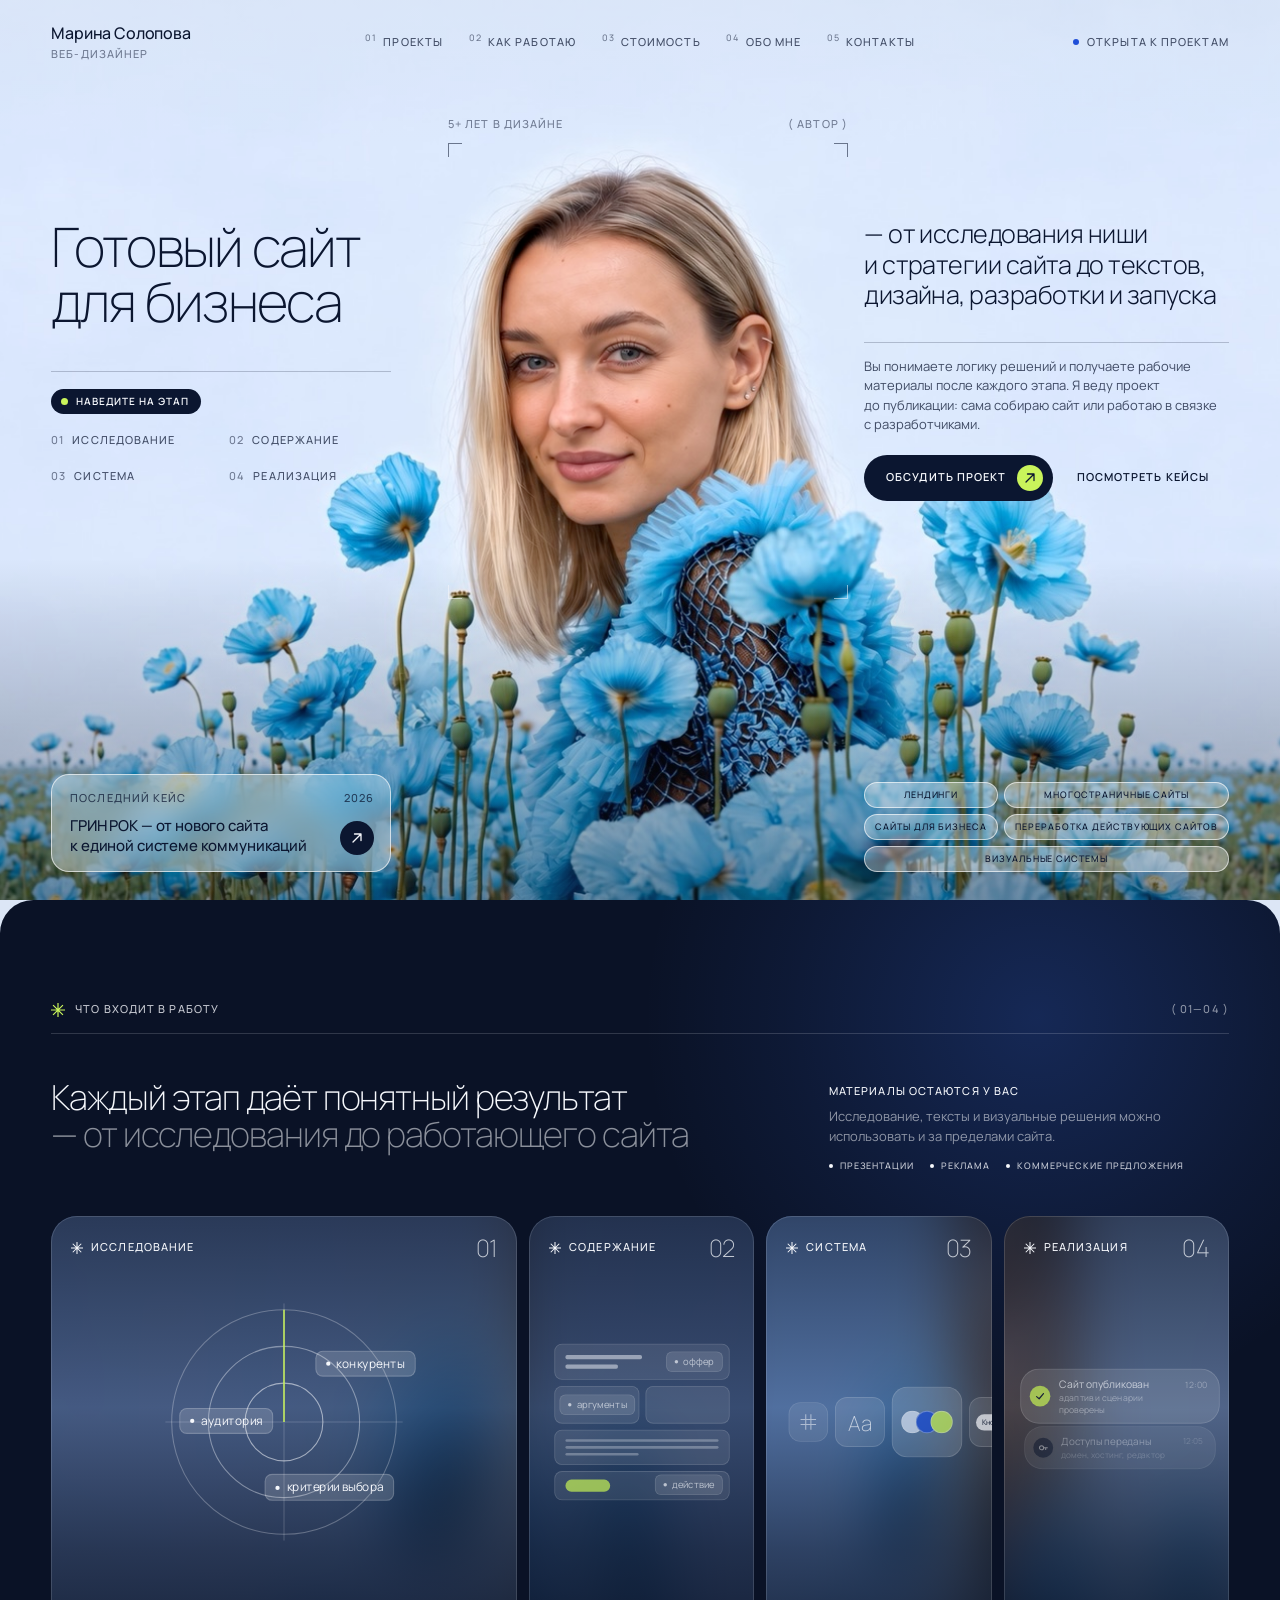
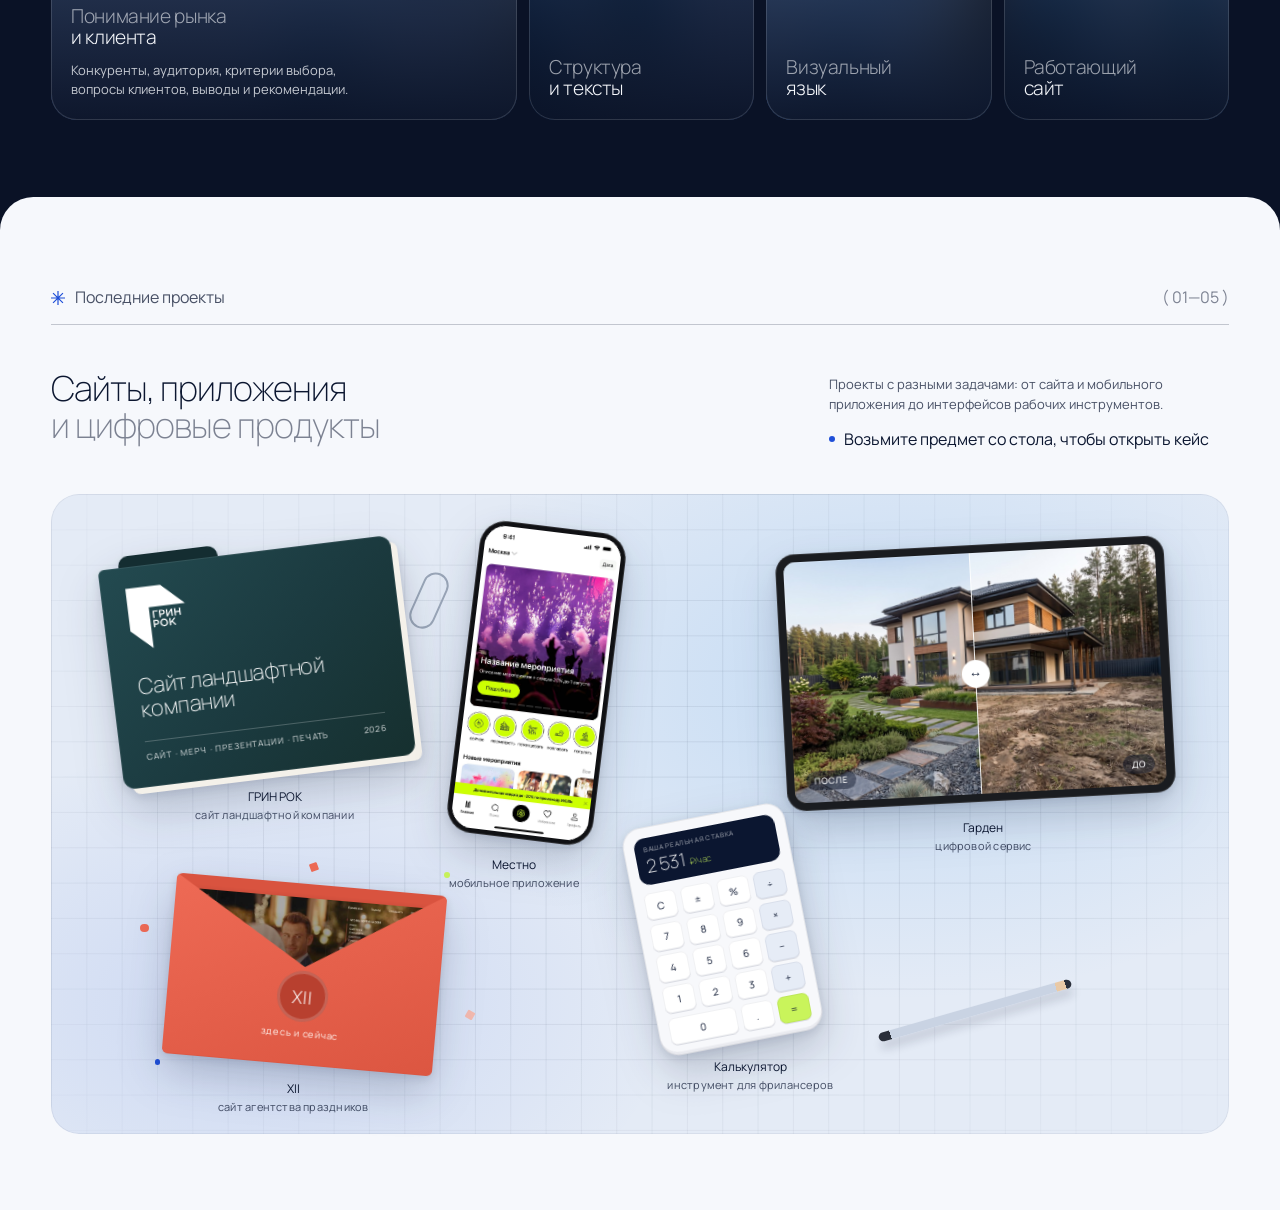
==== commit 3857d639: "Блок «Последние проекты»: стол с предметами и подробные кейсы - стол: папка ГРИН РОК, телефон Местно" ====
--- a/index.html
+++ b/index.html
@@ -8,7 +8,7 @@
 <meta name="theme-color" content="#DCE6F6">
 <link rel="preload" href="assets/fonts/Manrope-ExtraLight.woff2" as="font" type="font/woff2" crossorigin>
 <link rel="preload" href="assets/img/hero-poster-v2.jpg" as="image">
-<link rel="stylesheet" href="css/styles.css?v=18">
+<link rel="stylesheet" href="css/styles.css?v=32">
 </head>
 <body>
 <a class="skip-link" href="#main">Перейти к содержимому</a>
@@ -133,13 +133,13 @@
           <a class="btn" href="https://t.me/mariinasolopova" target="_blank" rel="noreferrer">Обсудить проект
             <svg class="arr" width="14" height="14" viewBox="0 0 14 14" fill="none" aria-hidden="true"><path d="M3 11L11 3M11 3H4.5M11 3V9.5" stroke="currentColor" stroke-width="1.3" stroke-linecap="round" stroke-linejoin="round"/></svg>
           </a>
-          <a class="link" href="#next" data-scroll>Посмотреть кейсы</a>
+          <a class="link" href="#case" data-scroll>Посмотреть кейсы</a>
         </div>
       </div>
     </div>
 
     <div class="lower">
-      <a class="case reveal" style="--i:5" href="#next" data-scroll>
+      <a class="case reveal" style="--i:5" href="#case" data-scroll>
         <span class="case__meta"><span>Последний кейс</span><span>2026</span></span>
         <span class="case__title">ГРИН РОК — от&nbsp;нового сайта к&nbsp;единой системе коммуникаций</span>
         <span class="case__go" aria-hidden="true">
@@ -272,8 +272,168 @@
       </li>
     </ol>
   </section>
-  <span id="next" class="visually-hidden" tabindex="-1">Дальше — кейс ГРИН РОК</span>
+  <section class="desk" id="case" aria-labelledby="deskTitle" tabindex="-1">
+    <div class="desk__head">
+      <p class="desk__cap"><svg class="spark" width="14" height="14" viewBox="0 0 14 14" aria-hidden="true"><path d="M7 0v14M0 7h14M2.05 2.05l9.9 9.9M11.95 2.05l-9.9 9.9" stroke="currentColor" stroke-width="1.2"/></svg>Последние проекты</p>
+      <p class="desk__cap desk__cap--dim">( 01—05 )</p>
+    </div>
+    <div class="desk__intro">
+      <h2 class="desk__title" id="deskTitle">Сайты, приложения <span>и&nbsp;цифровые продукты</span></h2>
+      <div class="desk__lead">
+        <p>Проекты с&nbsp;разными задачами: от&nbsp;сайта и&nbsp;мобильного приложения до&nbsp;интерфейсов рабочих инструментов.</p>
+        <p class="desk__hint"><i aria-hidden="true"></i>Возьмите предмет со&nbsp;стола, чтобы открыть кейс</p>
+      </div>
+    </div>
+
+    <div class="desk__stage" id="deskStage">
+      <div class="desk__surface" aria-hidden="true"></div>
+      <span class="deco deco--pencil" aria-hidden="true"></span>
+      <span class="deco deco--clip" aria-hidden="true"></span>
+      <span class="deco deco--confetti" aria-hidden="true"><i></i><i></i><i></i><i></i><i></i><i></i></span>
+
+      <button type="button" class="obj obj--folder" data-case="greenrock" style="--d:0; --r:-7deg">
+        <span class="obj__body">
+          <span class="folder__tab"></span>
+          <span class="folder__cover">
+            <svg class="folder__mark" viewBox="0 0 300 300" aria-hidden="true"><path fill="currentColor" d="M129.508 158.5V129H149.424V133.678H134.667V158.5H129.508ZM154.615 158.5V129H166.285C169.725 129 172.459 129.898 174.489 131.697C176.519 133.495 177.533 135.911 177.533 138.945C177.533 142.12 176.406 144.592 174.15 146.362C171.924 148.132 169.104 149.017 165.694 149.017H159.816V158.5H154.615ZM159.816 144.34H165.863C167.808 144.34 169.358 143.848 170.514 142.864C171.67 141.881 172.248 140.589 172.248 138.987C172.248 137.302 171.67 136.009 170.514 135.11C169.386 134.183 167.836 133.72 165.863 133.72H159.816V144.34ZM182.86 158.5V129H187.977V150.534L202.945 129H207.808V158.5H202.692V137.007L187.765 158.5H182.86ZM215.482 158.5V129H220.684V141.263H234.807V129H240.008V158.5H234.807V146.067H220.684V158.5H215.482Z"/><path fill="currentColor" d="M128.016 195.493V166.005H139.636C143.061 166.005 145.784 166.904 147.804 168.701C149.825 170.498 150.836 172.914 150.836 175.947C150.836 179.12 149.713 181.591 147.467 183.361C145.25 185.13 142.443 186.015 139.047 186.015H133.194V195.493H128.016ZM133.194 181.339H139.215C141.152 181.339 142.696 180.847 143.846 179.864C144.997 178.881 145.573 177.589 145.573 175.989C145.573 174.304 144.997 173.012 143.846 172.113C142.724 171.186 141.18 170.723 139.215 170.723H133.194V181.339ZM181.276 191.533C178.357 194.51 174.665 195.999 170.202 195.999C165.739 195.999 162.062 194.524 159.171 191.575C156.28 188.627 154.834 185.018 154.834 180.749C154.834 176.536 156.294 172.941 159.213 169.965C162.132 166.988 165.823 165.499 170.287 165.499C174.749 165.499 178.427 166.974 181.318 169.923C184.209 172.871 185.654 176.48 185.654 180.749C185.654 184.962 184.195 188.556 181.276 191.533ZM163.087 188.205C164.995 190.228 167.396 191.238 170.287 191.238C173.178 191.238 175.549 190.228 177.402 188.205C179.283 186.184 180.223 183.698 180.223 180.749C180.223 177.828 179.269 175.357 177.36 173.335C175.479 171.285 173.094 170.259 170.202 170.259C167.311 170.259 164.925 171.27 163.044 173.293C161.192 175.314 160.266 177.8 160.266 180.749C160.266 183.67 161.206 186.155 163.087 188.205ZM191.911 195.493V166.005H197.09V180.833L211.111 166.005H217.468L205.216 178.685L218.016 195.493H211.742L201.68 182.223L197.09 186.942V195.493H191.911Z"/><path fill="currentColor" d="M32.5156 29.499H171.907L261.516 113.741H116.435V276.499L32.5156 200.436V29.499Z"/></svg>
+            <span class="folder__line">Сайт ландшафтной компании</span>
+            <span class="folder__foot"><span>Сайт · Мерч · Презентации · Печать</span><span>2026</span></span>
+          </span>
+          <span class="folder__page"></span>
+        </span>
+        <span class="obj__tag">ГРИН РОК<small>сайт ландшафтной компании</small></span>
+      </button>
+
+      <button type="button" class="obj obj--phone" data-case="mestno" style="--d:1; --r:7deg">
+        <span class="obj__body">
+          <span class="phone__screen"><img src="assets/img/projects/mestno-screen-v2.jpg" width="923" height="2000" alt="" loading="lazy" decoding="async"></span>
+        </span>
+        <span class="obj__tag">Местно<small>мобильное приложение</small></span>
+      </button>
+
+      <button type="button" class="obj obj--tablet" data-case="garden" style="--d:2; --r:-3deg">
+        <span class="obj__body">
+          <span class="tablet__screen" style="--pos:50%">
+            <img class="ba ba--before" src="assets/img/projects/garden-before.jpg" width="1200" height="670" alt="" loading="lazy" decoding="async">
+            <img class="ba ba--after" src="assets/img/projects/garden-after.jpg" width="1200" height="670" alt="" loading="lazy" decoding="async">
+            <span class="ba__line"><span>↔</span></span>
+            <span class="ba__cap ba__cap--l">после</span><span class="ba__cap ba__cap--r">до</span>
+          </span>
+        </span>
+        <span class="obj__tag">Гарден<small>цифровой сервис</small></span>
+      </button>
+
+      <button type="button" class="obj obj--envelope" data-case="xii" style="--d:3; --r:5deg">
+        <span class="obj__body">
+          <span class="env__card"><img src="assets/img/projects/xii-site.jpg" width="800" height="500" alt="" loading="lazy" decoding="async"></span>
+          <span class="env__back"></span>
+          <span class="env__front"><span class="env__seal">XII</span><span class="env__to">здесь и&nbsp;сейчас</span></span>
+        </span>
+        <span class="obj__tag">XII<small>сайт агентства праздников</small></span>
+      </button>
+
+      <button type="button" class="obj obj--calc" data-case="calc" style="--d:4; --r:-11deg">
+        <span class="obj__body">
+          <span class="calc__display"><small>ваша реальная ставка</small>2&nbsp;531 <em>₽/час</em></span>
+          <span class="calc__keys"><i class="calc__k">C</i><i class="calc__k">±</i><i class="calc__k">%</i><i class="calc__k calc__op">÷</i><i class="calc__k">7</i><i class="calc__k">8</i><i class="calc__k">9</i><i class="calc__k calc__op">×</i><i class="calc__k">4</i><i class="calc__k">5</i><i class="calc__k">6</i><i class="calc__k calc__op">−</i><i class="calc__k">1</i><i class="calc__k">2</i><i class="calc__k">3</i><i class="calc__k calc__op">+</i><i class="calc__k calc__zero">0</i><i class="calc__k">.</i><i class="calc__k calc__eq">=</i></span>
+        </span>
+        <span class="obj__tag">Калькулятор<small>инструмент для фрилансеров</small></span>
+      </button>
+    </div>
+
+    <!-- Раскрытый кейс -->
+    <div class="sheet" id="sheet" hidden>
+      <div class="sheet__backdrop" data-close></div>
+      <div class="sheet__panel" role="dialog" aria-modal="true" aria-labelledby="sheetTitle" tabindex="-1">
+        <button type="button" class="sheet__close" data-close aria-label="Закрыть кейс">
+          <svg width="16" height="16" viewBox="0 0 16 16" fill="none" stroke="currentColor" stroke-width="1.3" aria-hidden="true"><path d="M3 3l10 10M13 3L3 13"/></svg>
+        </button>
+        <div class="sheet__body" id="sheetBody"></div>
+      </div>
+    </div>
+
+    <template id="case-greenrock">
+      <div class="cs cs--greenrock" style="--tile:4 / 3">
+      <header class="cs__head">
+        <p class="cs__cap">Ландшафтная архитектура · Сайт ландшафтной компании</p>
+        <h3 class="cs__title" id="sheetTitle">ГРИН РОК <span>— от&nbsp;устаревшего сайта к&nbsp;единой системе коммуникаций</span></h3>
+        <div class="cs__lead"><p class="cs__intro">Студия проектирует и&nbsp;строит частные сады, общественные пространства и&nbsp;глэмпинги. Нужно было показать глубину её&nbsp;работы, а&nbsp;не&nbsp;ещё одного подрядчика по&nbsp;озеленению.</p><dl class="cs__meta"><div><dt>Клиент</dt><dd>ГРИН РОК</dd></div><div><dt>Формат</dt><dd>Сайт и&nbsp;система материалов</dd></div><div><dt>Год</dt><dd>2026</dd></div></dl></div>
+      </header>
+      <figure class="cs__cover"><img src="assets/img/cases/gr-old.jpg" alt="Было: старый сайт" decoding="async"><figcaption>Было: старый сайт</figcaption></figure>
+      <div class="cs__cols">
+        <div class="cs__blocks"><div class="cs__block"><h4>Задача</h4><p>Старый сайт и&nbsp;презентации не&nbsp;показывали глубину работы студии. Компания выглядела как&nbsp;один из&nbsp;многих исполнителей по&nbsp;озеленению, а&nbsp;у&nbsp;клиента не&nbsp;складывалось ощущение, что&nbsp;за&nbsp;проектом стоит архитектурное бюро.</p></div><div class="cs__block"><h4>Решение</h4><p>Я&nbsp;исследовала конкурентов и&nbsp;аудиторию, пересобрала структуру и&nbsp;тексты, создала дизайн сайта и&nbsp;развила существующую айдентику во&nbsp;всех материалах: от&nbsp;коммерческого предложения до&nbsp;лент и&nbsp;табличек на&nbsp;объекте.</p></div><div class="cs__block"><h4>Результат</h4><p>Команда получила единый смысловой и&nbsp;визуальный язык. Стало проще раскрывать подход, показывать масштаб проектов и&nbsp;презентовать услуги клиентам.</p></div></div>
+        <div class="cs__done"><h4>Что я&nbsp;сделала</h4><ol><li>Исследование конкурентов и&nbsp;аудитории</li><li>Структура и&nbsp;тексты сайта</li><li>Дизайн сайта и&nbsp;мобильной версии</li><li>UI-kit и&nbsp;правила графики</li><li>Коммерческое предложение в&nbsp;виде журнала</li><li>Презентации и&nbsp;рабочая документация</li><li>Мерч и&nbsp;форма для&nbsp;команды</li><li>Носители для&nbsp;объектов</li><li>Контроль разработки</li></ol></div>
+      </div>
+      <section class="cs__group"><div class="cs__gh"><h4>Сайт</h4><p>Новый сайт рассказывает о&nbsp;подходе студии, показывает проекты и&nbsp;ведёт к&nbsp;заявке. Отдельно продумана мобильная версия.</p></div><div class="cs__grid cs__grid--2"><figure class="cs__fig cs__fig--wide"><div class="cs__ph"><img src="assets/img/cases/gr-site-1.jpg" alt="Сайт на десктопе и телефоне" loading="lazy" decoding="async"></div><figcaption>Сайт на десктопе и телефоне</figcaption></figure><figure class="cs__fig"><div class="cs__ph"><img src="assets/img/cases/gr-site-2.jpg" alt="Форма заявки" loading="lazy" decoding="async"></div><figcaption>Форма заявки</figcaption></figure><figure class="cs__fig"><div class="cs__ph"><img src="assets/img/cases/gr-site-3.jpg" alt="Что вы получаете, работая с Грин Рок" loading="lazy" decoding="async"></div><figcaption>Что вы получаете, работая с Грин Рок</figcaption></figure></div></section><section class="cs__group"><div class="cs__gh"><h4>Коммерческое предложение</h4><p>Вместо сухого КП — журнал о&nbsp;проектах студии, который хочется листать и&nbsp;оставить себе.</p></div><div class="cs__grid cs__grid--2"><figure class="cs__fig"><div class="cs__ph"><img src="assets/img/cases/gr-journal-1.jpg" alt="Разворот журнала" loading="lazy" decoding="async"></div><figcaption>Разворот журнала</figcaption></figure><figure class="cs__fig"><div class="cs__ph" style="--op:50% 50%"><img src="assets/img/cases/gr-journal-2.jpg" alt="Обложка журнала" loading="lazy" decoding="async"></div><figcaption>Обложка журнала</figcaption></figure></div></section><section class="cs__group"><div class="cs__gh"><h4>Презентации и документация</h4><p>Рабочие документы и&nbsp;презентации проектов в&nbsp;той же&nbsp;системе, что&nbsp;и&nbsp;сайт.</p></div><div class="cs__grid cs__grid--2"><figure class="cs__fig"><div class="cs__ph"><img src="assets/img/cases/gr-docs.jpg" alt="Рабочая документация в фирменной коробке" loading="lazy" decoding="async"></div><figcaption>Рабочая документация в фирменной коробке</figcaption></figure><figure class="cs__fig"><div class="cs__ph"><img src="assets/img/cases/gr-presentation.jpg" alt="Презентация проекта" loading="lazy" decoding="async"></div><figcaption>Презентация проекта</figcaption></figure></div></section><section class="cs__group"><div class="cs__gh"><h4>Мерч</h4><p>Худи и&nbsp;футболки для&nbsp;команды и&nbsp;клиентов: спокойная графика и&nbsp;фразы студии.</p></div><div class="cs__grid cs__grid--2"><figure class="cs__fig"><div class="cs__ph" style="--op:50% 40%"><img src="assets/img/cases/gr-hoodie.jpg" alt="Худи" loading="lazy" decoding="async"></div><figcaption>Худи</figcaption></figure><figure class="cs__fig"><div class="cs__ph" style="--op:50% 35%"><img src="assets/img/cases/gr-tshirt.jpg" alt="Футболка" loading="lazy" decoding="async"></div><figcaption>Футболка</figcaption></figure></div></section><section class="cs__group"><div class="cs__gh"><h4>Носители на объектах</h4><p>Баннер, таблички и&nbsp;строительная лента: объект выглядит аккуратно и&nbsp;узнаваемо даже во&nbsp;время работ.</p></div><div class="cs__grid cs__grid--2"><figure class="cs__fig"><div class="cs__ph"><img src="assets/img/cases/gr-banner.jpg" alt="Баннер о текущем этапе" loading="lazy" decoding="async"></div><figcaption>Баннер о текущем этапе</figcaption></figure><figure class="cs__fig"><div class="cs__ph"><img src="assets/img/cases/gr-plantings.jpg" alt="Таблички «Новая посадка»" loading="lazy" decoding="async"></div><figcaption>Таблички «Новая посадка»</figcaption></figure><figure class="cs__fig"><div class="cs__ph"><img src="assets/img/cases/gr-tape.jpg" alt="Строительная лента" loading="lazy" decoding="async"></div><figcaption>Строительная лента</figcaption></figure></div></section>
+      <footer class="cs__foot"><ul class="cs__tags"><li>Исследование</li><li>Структура и тексты</li><li>Сайт</li><li>Мобильная версия</li><li>Презентации</li><li>Журнал</li><li>Мерч</li><li>Визуализации</li><li>Контроль разработки</li></ul><div class="cs__links"><a class="btn" href="https://www.behance.net/gallery/256735759/Green-Rock-Digital-Ecosystem-for-Landscape-Studio" target="_blank" rel="noreferrer">Полный проект на&nbsp;Behance<svg class="arr" width="14" height="14" viewBox="0 0 14 14" fill="none" aria-hidden="true"><path d="M3 11L11 3M11 3H4.5M11 3V9.5" stroke="currentColor" stroke-width="1.3" stroke-linecap="round" stroke-linejoin="round"/></svg></a><a class="link" href="https://green-rock.ru" target="_blank" rel="noreferrer">green-rock.ru</a></div></footer>
+      </div>
+    </template>
+    <template id="case-mestno">
+      <div class="cs cs--mestno" style="--tile:1 / 1">
+      <header class="cs__head">
+        <p class="cs__cap">Мобильное приложение · Досуг и мероприятия · AI</p>
+        <h3 class="cs__title" id="sheetTitle">Местно <span>—<br>городской гид в&nbsp;кармане</span></h3>
+        <div class="cs__lead"><p class="cs__intro">Приложение для&nbsp;поиска и&nbsp;бронирования локальных событий: концертов, лекций, прогулок, пробежек и&nbsp;встреч. Цель — дать быстрый персональный доступ к&nbsp;самым интересным событиям в&nbsp;городе.</p><dl class="cs__meta"><div><dt>Тип</dt><dd>iOS-приложение</dd></div><div><dt>Роль</dt><dd>UX/UI-дизайн</dd></div><div><dt>Год</dt><dd>2025</dd></div></dl></div>
+      </header>
+      <figure class="cs__cover"><img src="assets/img/cases/mestno-cover.jpg" alt="Обложка проекта" decoding="async"><figcaption>Обложка проекта</figcaption></figure>
+      <div class="cs__cols">
+        <div class="cs__blocks"><div class="cs__block"><h4>Проблема</h4><p>Люди перегружены информацией: соцсети, афиши, группы. Не&nbsp;хватает персонализации и&nbsp;нормальных фильтров, а&nbsp;бронировать неудобно.</p></div><div class="cs__block"><h4>Решение</h4><p>Персональные подборки, карта событий поблизости, быстрая покупка билета и&nbsp;интеграция с&nbsp;календарём. AI-помощник знает интересы и&nbsp;предлагает подходящие события.</p></div><div class="cs__block"><h4>Результат</h4><p>Путь от&nbsp;«чем заняться вечером» до&nbsp;билета — за&nbsp;несколько касаний и&nbsp;в&nbsp;одном приложении.</p></div></div>
+        <div class="cs__done"><h4>Что я&nbsp;сделала</h4><ol><li>Анализ проблемы и&nbsp;сценарии</li><li>Структура и&nbsp;вайрфреймы</li><li>Айдентика и&nbsp;визуальная система</li><li>Онбординг и&nbsp;выбор интересов</li><li>Главная, поиск и&nbsp;карта</li><li>AI-помощник</li><li>Карточка события и&nbsp;бронирование</li><li>Профиль и&nbsp;подборки</li><li>Прототип</li></ol></div>
+      </div>
+      <section class="cs__group"><div class="cs__gh"><h4>Айдентика и идея</h4><p>Яркий лаймовый акцент и&nbsp;знак «М» — приложение узнаётся с&nbsp;первого взгляда на&nbsp;экране телефона.</p></div><div class="cs__grid cs__grid--2"><figure class="cs__fig cs__fig--contain"><div class="cs__ph"><img src="assets/img/cases/mestno-3.jpg" alt="Айдентика и иконка" loading="lazy" decoding="async"></div><figcaption>Айдентика и иконка</figcaption></figure><figure class="cs__fig cs__fig--contain"><div class="cs__ph"><img src="assets/img/cases/mestno-5.jpg" alt="Проблема и решение" loading="lazy" decoding="async"></div><figcaption>Проблема и решение</figcaption></figure></div></section><section class="cs__group"><div class="cs__gh"><h4>Сценарии и экраны</h4><p>От&nbsp;онбординга и&nbsp;выбора интересов до&nbsp;карты, AI-помощника и&nbsp;карточки события.</p></div><div class="cs__grid cs__grid--2"><figure class="cs__fig cs__fig--contain"><div class="cs__ph"><img src="assets/img/cases/mestno-7.jpg" alt="Онбординг" loading="lazy" decoding="async"></div><figcaption>Онбординг</figcaption></figure><figure class="cs__fig cs__fig--contain"><div class="cs__ph"><img src="assets/img/cases/mestno-8.jpg" alt="Главная и карта" loading="lazy" decoding="async"></div><figcaption>Главная и карта</figcaption></figure><figure class="cs__fig cs__fig--contain"><div class="cs__ph"><img src="assets/img/cases/mestno-9.jpg" alt="AI-помощник" loading="lazy" decoding="async"></div><figcaption>AI-помощник</figcaption></figure><figure class="cs__fig cs__fig--contain"><div class="cs__ph"><img src="assets/img/cases/mestno-10.jpg" alt="Карточка события" loading="lazy" decoding="async"></div><figcaption>Карточка события</figcaption></figure><figure class="cs__fig cs__fig--contain"><div class="cs__ph"><img src="assets/img/cases/mestno-11.jpg" alt="Профиль и подборки" loading="lazy" decoding="async"></div><figcaption>Профиль и подборки</figcaption></figure><figure class="cs__fig cs__fig--contain"><div class="cs__ph"><img src="assets/img/cases/mestno-12.jpg" alt="Подписка" loading="lazy" decoding="async"></div><figcaption>Подписка</figcaption></figure><figure class="cs__fig cs__fig--contain"><div class="cs__ph"><img src="assets/img/cases/mestno-13.jpg" alt="Экраны приложения" loading="lazy" decoding="async"></div><figcaption>Экраны приложения</figcaption></figure></div></section>
+      <footer class="cs__foot"><ul class="cs__tags"><li>Сценарии</li><li>Структура</li><li>Интерфейс</li><li>Прототип</li></ul></footer>
+      </div>
+    </template>
+    <template id="case-garden">
+      <div class="cs cs--garden" style="--tile:4 / 5">
+      <header class="cs__head">
+        <p class="cs__cap">Цифровой сервис · Загородные участки</p>
+        <h3 class="cs__title" id="sheetTitle">Гарден <span>— покажем,<br>каким может стать ваш участок</span></h3>
+        <div class="cs__lead"><p class="cs__intro">Сервис для&nbsp;владельцев загородных домов: по&nbsp;фотографиям участка показывает варианты благоустройства, считает ориентировочный бюджет и&nbsp;помогает перейти к&nbsp;реализации. Главная мысль — не&nbsp;продавать дизайн, а&nbsp;помочь человеку принять решение о&nbsp;своём участке.</p><dl class="cs__meta"><div><dt>Тип</dt><dd>Веб-сервис</dd></div><div><dt>Роль</dt><dd>Исследование, UX/UI</dd></div><div><dt>Год</dt><dd>2026</dd></div></dl></div>
+      </header>
+      <figure class="cs__cover cs__cover--tall"><img src="assets/img/projects/garden-landing.jpg" alt="Главная страница: первый экран и «как работает Гарден»" decoding="async"><figcaption>Главная страница: первый экран и «как работает Гарден»</figcaption></figure>
+      <div class="cs__cols">
+        <div class="cs__blocks"><div class="cs__block"><h4>Задача</h4><p>Провести человека по&nbsp;пути «у&nbsp;меня есть участок → покажите, что&nbsp;с&nbsp;ним можно сделать → получить проект» и&nbsp;проверить, готовы ли&nbsp;люди доверять AI вместе со&nbsp;специалистом и&nbsp;платить за&nbsp;результат.</p></div><div class="cs__block"><h4>Решение</h4><p>Вместо формы на&nbsp;25 вопросов — короткая анкета внутри продукта: фото, данные участка, стиль картинками, образ жизни, бюджет. Результат — концепция, «до/после» и&nbsp;смета по&nbsp;работам.</p></div><div class="cs__block"><h4>Юзерфлоу</h4><p>Сценарий из&nbsp;брифа на&nbsp;13 экранов сведён к&nbsp;10: однородные шаги объединены, ни&nbsp;одно нужное поле не&nbsp;потеряно.</p></div></div>
+        <div class="cs__done"><h4>Что я&nbsp;сделала</h4><ol><li>Исследование рынка и&nbsp;пяти референсов</li><li>Спецификация пилота и&nbsp;гипотезы</li><li>UX-архитектура и&nbsp;юзерфлоу</li><li>Текстовый вайрфрейм и&nbsp;контент</li><li>Логотип</li><li>Дизайн главной страницы</li><li>Анкета на&nbsp;5 шагов: десктоп и&nbsp;телефон</li><li>HTML-прототипы</li></ol></div>
+      </div>
+      <section class="cs__group"><div class="cs__gh"><h4>Главная страница</h4><p>Лендинг как&nbsp;продукт: «до/после», разбивка бюджета и&nbsp;уровни вложений вместо длинного рассказа о&nbsp;преимуществах.</p></div><div class="cs__grid cs__grid--2"><figure class="cs__fig"><div class="cs__ph" style="--op:50% 0%"><img src="assets/img/projects/garden-main-2.jpg" alt="«До/после» и бюджет" loading="lazy" decoding="async"></div><figcaption>«До/после» и бюджет</figcaption></figure><figure class="cs__fig"><div class="cs__ph" style="--op:50% 0%"><img src="assets/img/projects/garden-main-1.jpg" alt="Как устроен сервис" loading="lazy" decoding="async"></div><figcaption>Как устроен сервис</figcaption></figure><figure class="cs__fig"><div class="cs__ph" style="--op:50% 0%"><img src="assets/img/projects/garden-main-3.jpg" alt="Уровни вложений и реализация" loading="lazy" decoding="async"></div><figcaption>Уровни вложений и реализация</figcaption></figure><figure class="cs__fig"><div class="cs__ph" style="--op:50% 0%"><img src="assets/img/projects/garden-form.jpg" alt="Анкета: десктоп и телефон" loading="lazy" decoding="async"></div><figcaption>Анкета: десктоп и телефон</figcaption></figure></div></section>
+      <footer class="cs__foot"><ul class="cs__tags"><li>Исследование</li><li>UX-архитектура</li><li>Юзерфлоу</li><li>Анкета</li><li>Интерфейс</li><li>Прототип</li></ul></footer>
+      </div>
+    </template>
+    <template id="case-xii">
+      <div class="cs cs--xii" style="--tile:16 / 8.4">
+      <header class="cs__head">
+        <p class="cs__cap">Сайт агентства праздников · Тула, Калуга, Москва</p>
+        <h3 class="cs__title" id="sheetTitle">XII <span>— организация свадеб и&nbsp;праздников</span></h3>
+        <div class="cs__lead"><p class="cs__intro">Агентство берёт на&nbsp;себя идею, сценарий, площадку, команду и&nbsp;координацию праздника. Около 80% заказов — свадьбы. Слоган — «Здесь и&nbsp;сейчас».</p><dl class="cs__meta"><div><dt>Тип</dt><dd>Сайт под&nbsp;ключ</dd></div><div><dt>Роль</dt><dd>От&nbsp;исследования до&nbsp;запуска</dd></div><div><dt>Год</dt><dd>2026</dd></div></dl></div>
+      </header>
+      <figure class="cs__cover"><img src="assets/img/cases/xii-8.jpg" alt="Главный экран сайта" decoding="async"><figcaption>Главный экран сайта</figcaption></figure>
+      <div class="cs__cols">
+        <div class="cs__blocks"><div class="cs__block"><h4>Задача</h4><p>Собрать сайт, который отличает агентство от&nbsp;десятков организаторов с&nbsp;обещанием «идеальной свадьбы» и&nbsp;сразу ведёт к&nbsp;звонку или&nbsp;сообщению в&nbsp;Telegram.</p></div><div class="cs__block"><h4>Позиционирование</h4><p>После разбора аудитории и&nbsp;крупнейших агентств выбрали честную позицию: показываем, как&nbsp;всё&nbsp;устроено, и&nbsp;готовимся так, чтобы клиенту было приятно, а&nbsp;не&nbsp;страшно. Один человек отвечает за&nbsp;всё.</p></div><div class="cs__block"><h4>Решение</h4><p>Структура от&nbsp;праздников к&nbsp;подходу: форматы «Организация» и&nbsp;«Координация» с&nbsp;ценой от, 12 сфер, из&nbsp;которых складывается праздник, сценарий дня, рассказ об&nbsp;основательнице и&nbsp;частые вопросы. Тёмный праздничный дизайн с&nbsp;коралловым акцентом.</p></div><div class="cs__block"><h4>Результат</h4><p>Сайт опубликован на&nbsp;12agency.ru и&nbsp;работает на&nbsp;заявки.</p></div></div>
+        <div class="cs__done"><h4>Что я&nbsp;сделала</h4><ol><li>Исследование аудитории</li><li>Анализ конкурентов</li><li>Позиционирование</li><li>Структура и&nbsp;тексты</li><li>Концепции и&nbsp;прототип</li><li>Дизайн</li><li>Сборка и&nbsp;публикация</li></ol></div>
+      </div>
+      <section class="cs__group"><div class="cs__gh"><h4>Блоки сайта</h4><p>Каждый блок отвечает на&nbsp;вопрос клиента: что&nbsp;вы&nbsp;делаете, сколько стоит, кто за&nbsp;это&nbsp;отвечает.</p></div><div class="cs__grid cs__grid--2"><figure class="cs__fig cs__fig--contain"><div class="cs__ph"><img src="assets/img/cases/xii-1.jpg" alt="12 месяцев, 12 сфер жизни" loading="lazy" decoding="async"></div><figcaption>12 месяцев, 12 сфер жизни</figcaption></figure><figure class="cs__fig cs__fig--contain"><div class="cs__ph"><img src="assets/img/cases/xii-2.jpg" alt="Какие праздники организуем" loading="lazy" decoding="async"></div><figcaption>Какие праздники организуем</figcaption></figure><figure class="cs__fig cs__fig--contain"><div class="cs__ph"><img src="assets/img/cases/xii-3.jpg" alt="Галерея праздников" loading="lazy" decoding="async"></div><figcaption>Галерея праздников</figcaption></figure><figure class="cs__fig cs__fig--contain"><div class="cs__ph"><img src="assets/img/cases/xii-4.jpg" alt="Форматы и цены" loading="lazy" decoding="async"></div><figcaption>Форматы и цены</figcaption></figure><figure class="cs__fig cs__fig--contain"><div class="cs__ph"><img src="assets/img/cases/xii-5.jpg" alt="Остальное мы берём на себя" loading="lazy" decoding="async"></div><figcaption>Остальное мы берём на себя</figcaption></figure><figure class="cs__fig cs__fig--contain"><div class="cs__ph"><img src="assets/img/cases/xii-6.jpg" alt="12 сфер праздника" loading="lazy" decoding="async"></div><figcaption>12 сфер праздника</figcaption></figure><figure class="cs__fig cs__fig--contain"><div class="cs__ph"><img src="assets/img/cases/xii-7.jpg" alt="Финальный призыв и подвал" loading="lazy" decoding="async"></div><figcaption>Финальный призыв и подвал</figcaption></figure></div></section>
+      <footer class="cs__foot"><ul class="cs__tags"><li>Исследование</li><li>Позиционирование</li><li>Структура и тексты</li><li>Дизайн</li><li>Сайт</li></ul><div class="cs__links"><a class="btn" href="https://12agency.ru" target="_blank" rel="noreferrer">Открыть сайт<svg class="arr" width="14" height="14" viewBox="0 0 14 14" fill="none" aria-hidden="true"><path d="M3 11L11 3M11 3H4.5M11 3V9.5" stroke="currentColor" stroke-width="1.3" stroke-linecap="round" stroke-linejoin="round"/></svg></a></div></footer>
+      </div>
+    </template>
+    <template id="case-calc">
+      <div class="cs cs--calc" style="--tile:16 / 10">
+      <header class="cs__head">
+        <p class="cs__cap">Цифровой инструмент · Для фрилансеров и креаторов</p>
+        <h3 class="cs__title" id="sheetTitle">Калькулятор <span>— сколько вы&nbsp;реально зарабатываете на&nbsp;проекте</span></h3>
+        <div class="cs__lead"><p class="cs__intro">Инструмент, который за&nbsp;секунду показывает реальную ставку в&nbsp;час: с&nbsp;учётом налога, расходов на&nbsp;сервисы и&nbsp;AI-генерации и&nbsp;времени, которое ушло на&nbsp;правки.</p><dl class="cs__meta"><div><dt>Тип</dt><dd>Веб-инструмент</dd></div><div><dt>Роль</dt><dd>Логика, интерфейс, сборка</dd></div><div><dt>Год</dt><dd>2026</dd></div></dl></div>
+      </header>
+      <figure class="cs__cover"><img src="assets/img/cases/calc-v2-2.jpg" alt="Расчёт на примере проекта" decoding="async"><figcaption>Расчёт на примере проекта</figcaption></figure>
+      <div class="cs__cols">
+        <div class="cs__blocks"><div class="cs__block"><h4>Задача</h4><p>Фрилансеры считают доход «на&nbsp;глаз» и&nbsp;не&nbsp;видят, сколько на&nbsp;самом деле стоит их&nbsp;час после налогов, подписок и&nbsp;бесконечных правок.</p></div><div class="cs__block"><h4>Решение</h4><p>Слева — несколько полей ввода, справа — крупная реальная ставка и&nbsp;понятные карточки: чистый доход, маржинальность, доля правок, доход за&nbsp;день. Внизу — шкалы денег и&nbsp;времени и&nbsp;итог одной фразой, который можно скопировать.</p></div><div class="cs__block"><h4>Детали</h4><p>Кнопка «Заполнить пример» показывает расчёт без&nbsp;ввода, а&nbsp;все&nbsp;данные остаются в&nbsp;браузере пользователя.</p></div></div>
+        <div class="cs__done"><h4>Что я&nbsp;сделала</h4><ol><li>Логика расчёта</li><li>Структура полей и&nbsp;результата</li><li>Визуализация денег и&nbsp;времени</li><li>Текстовый итог</li><li>Адаптив для&nbsp;телефона</li><li>Сборка</li></ol></div>
+      </div>
+      <section class="cs__group"><div class="cs__gh"><h4>Десктоп</h4><p>Пустая форма и&nbsp;расчёт: путь от&nbsp;цифр проекта до&nbsp;понятного вывода.</p></div><div class="cs__grid cs__grid--2" style="--tile:1800 / 935"><figure class="cs__fig cs__fig--contain"><div class="cs__ph"><img src="assets/img/cases/calc-v2-1.jpg" alt="Пустая форма" loading="lazy" decoding="async"></div><figcaption>Пустая форма</figcaption></figure><figure class="cs__fig cs__fig--contain"><div class="cs__ph"><img src="assets/img/cases/calc-v2-2.jpg" alt="Расчёт на примере" loading="lazy" decoding="async"></div><figcaption>Расчёт на примере</figcaption></figure></div></section><section class="cs__group"><div class="cs__gh"><h4>Адаптив</h4><p>На&nbsp;узком экране форма и&nbsp;результат идут друг за&nbsp;другом, крупная ставка остаётся на&nbsp;виду.</p></div><div class="cs__grid cs__grid--2" style="--tile:1221 / 1800"><figure class="cs__fig cs__fig--contain"><div class="cs__ph"><img src="assets/img/cases/calc-v2-3.jpg" alt="Ввод данных" loading="lazy" decoding="async"></div><figcaption>Ввод данных</figcaption></figure><figure class="cs__fig cs__fig--contain"><div class="cs__ph"><img src="assets/img/cases/calc-v2-4.jpg" alt="Результат и итог" loading="lazy" decoding="async"></div><figcaption>Результат и итог</figcaption></figure></div></section>
+      <footer class="cs__foot"><ul class="cs__tags"><li>Логика</li><li>Интерфейс</li><li>Прототипирование</li><li>Сборка</li></ul></footer>
+      </div>
+    </template>
+  </section>
 </main>
 
-<script src="js/main.js?v=10"></script></body>
+<script src="js/main.js?v=16"></script></body>
 </html>
--- a/css/styles.css
+++ b/css/styles.css
@@ -348,6 +348,201 @@
 .js .work.in .card { transform: none; }
 .js .work.ready .card { transition-delay: 0s; }
 
+/* ---------- Блок 3: стол с проектами ---------- */
+.work { padding-bottom: calc(clamp(48px, 6vw, 88px) + clamp(22px, 2.6vw, 36px)); }
+.desk { --rad: clamp(22px, 2.6vw, 36px); position: relative; z-index: 6; margin-top: calc(-1 * var(--rad)); border-radius: var(--rad) var(--rad) 0 0; background: var(--paper); color: var(--ink); padding: clamp(56px, 7vw, 104px) var(--pad) clamp(48px, 6vw, 96px); outline: none; overflow: hidden; }
+.desk__head { display: flex; justify-content: space-between; align-items: center; padding-bottom: 16px; border-bottom: 1px solid var(--line); margin-bottom: clamp(28px, 3.4vw, 48px); }
+.desk__cap, .desk__hint, .obj__tag, .cs__cap, .desk__cap { display: flex; gap: 10px; align-items: center; color: var(--ink-2); }
+.desk__cap--dim { color: var(--ink-3); }
+.desk__intro { display: flex; justify-content: space-between; align-items: flex-start; gap: 32px; }
+.desk__title { margin: 0; font-weight: 200; font-size: clamp(1.5rem, 2.7vw, 2.75rem); line-height: 1.08; letter-spacing: -0.03em; }
+.desk__title span { display: block; color: var(--ink-3); }
+.desk__lead { flex: none; width: min(400px, 36%); margin-top: 0.4em; }
+.desk__lead > p:first-child { font-size: clamp(0.8125rem, 0.95vw, 0.9375rem); line-height: 1.5; color: var(--ink-2); }
+.desk__hint { display: inline-flex; align-items: center; gap: 9px; margin-top: 14px; color: var(--ink); }
+.desk__hint i { width: 6px; height: 6px; border-radius: 50%; background: var(--accent); animation: hint 1.8s ease-out infinite; }
+
+/* сам стол: светлая столешница с сеткой, как макетный коврик */
+.desk__stage { position: relative; container-type: inline-size; margin-top: clamp(28px, 3.4vw, 48px); height: clamp(540px, 50vw, 880px); border-radius: 28px; perspective: 1600px; }
+.desk__surface { position: absolute; inset: 0; border-radius: inherit; overflow: hidden; background:
+    radial-gradient(60% 70% at 72% 30%, rgba(111, 177, 238, 0.28), transparent 70%),
+    radial-gradient(50% 60% at 18% 80%, rgba(31, 79, 216, 0.12), transparent 70%),
+    #E4EBF6;
+  box-shadow: inset 0 0 0 1px rgba(11, 22, 48, 0.06); }
+.desk__surface::before { content: ''; position: absolute; inset: 0; background-image: linear-gradient(rgba(11, 22, 48, 0.07) 1px, transparent 1px), linear-gradient(90deg, rgba(11, 22, 48, 0.07) 1px, transparent 1px); background-size: 3cqw 3cqw; -webkit-mask-image: radial-gradient(80% 80% at 50% 50%, #000 40%, transparent 100%); mask-image: radial-gradient(80% 80% at 50% 50%, #000 40%, transparent 100%); }
+
+/* предметы */
+.obj { position: absolute; z-index: 2; padding: 0; background: none; border: 0; cursor: pointer; text-align: left; color: inherit; transform: translate(var(--tx, 0px), var(--ty, 0px)) rotate(var(--r, 0deg)); transition: transform 600ms var(--ease); outline: none; }
+.obj__body { position: relative; display: block; width: 100%; height: 100%; filter: drop-shadow(0 18px 22px rgba(11, 22, 48, 0.18)) drop-shadow(0 3px 4px rgba(11, 22, 48, 0.12)); transition: filter 600ms var(--ease); }
+.obj:hover, .obj:focus-visible { --ty: -1.2cqw; z-index: 4; }
+.obj:hover .obj__body, .obj:focus-visible .obj__body { filter: drop-shadow(0 34px 34px rgba(11, 22, 48, 0.22)) drop-shadow(0 6px 8px rgba(11, 22, 48, 0.12)); }
+.obj:focus-visible .obj__body { outline: 2px solid var(--accent); outline-offset: 6px; border-radius: 12px; }
+.obj__tag { position: absolute; left: 50%; top: calc(100% + 1.4cqw); display: inline-flex; flex-direction: column; align-items: center; gap: 2px; white-space: nowrap; color: var(--ink); font-size: 0.75rem; transform: translateX(-50%) rotate(calc(-1 * var(--r, 0deg))); -webkit-font-smoothing: antialiased; transition: opacity 400ms var(--ease); pointer-events: none; }
+.obj__tag small { font-size: 0.6875rem; font-weight: 400; letter-spacing: 0.02em; text-transform: none; color: var(--ink-2); }
+
+/* 01 · папка ГРИН РОК */
+.obj--folder { left: 5cqw; top: 9%; width: 25cqw; aspect-ratio: 4 / 3; }
+.folder__tab { position: absolute; left: 7%; top: -5%; width: 34%; height: 12%; border-radius: 10px 10px 0 0; background: #142D31; }
+.folder__page { position: absolute; inset: 3% -2% -3% 3%; z-index: -1; border-radius: 8px; background: #F4F1EA; }
+.folder__cover { position: absolute; inset: 0; display: flex; flex-direction: column; justify-content: space-between; padding: 8% 9%; border-radius: 6px 12px 12px 12px; color: #fff; background: linear-gradient(135deg, #234A50, #1B3A3F 55%, #16302F); box-shadow: inset 0 0 0 1px rgba(255, 255, 255, 0.08); transition: transform 600ms var(--ease); transform-origin: left center; }
+.obj--folder:hover .folder__cover, .obj--folder:focus-visible .folder__cover { transform: perspective(900px) rotateY(-14deg); }
+.folder__mark { display: block; width: 6.4cqw; height: 6.4cqw; margin: -0.8cqw 0 0 -0.8cqw; color: #fff; }
+.folder__line { font-size: 1.85cqw; font-weight: 200; line-height: 1.05; letter-spacing: -0.02em; max-width: 84%; }
+.folder__foot { display: flex; justify-content: space-between; gap: 1cqw; padding-top: 0.8cqw; border-top: 1px solid rgba(255, 255, 255, 0.22); font-size: 0.72cqw; font-weight: 500; letter-spacing: 0.1em; text-transform: uppercase; color: rgba(255, 255, 255, 0.7); }
+
+/* 02 · телефон Местно */
+.obj--phone { left: 35cqw; top: 5%; width: 12.5cqw; aspect-ratio: 9 / 19.2; }
+.obj--phone .obj__body { padding: 0.45cqw; border-radius: 2.2cqw; background: #101114; box-shadow: inset 0 0 0 1px rgba(255, 255, 255, 0.12); }
+.phone__screen { display: block; width: 100%; height: 100%; overflow: hidden; border-radius: 1.8cqw; background: #fff; }
+.phone__screen img { display: block; width: 100%; height: 100%; object-fit: cover; object-position: top; transition: transform 1800ms var(--ease); }
+.obj--phone:hover .phone__screen img { transform: translateY(-4%); }
+
+/* 03 · планшет Гарден: до / после */
+.obj--tablet { left: 62cqw; top: 8%; width: 33cqw; aspect-ratio: 16 / 10.6; }
+.obj--tablet .obj__body { padding: 0.7cqw; border-radius: 1.6cqw; background: #1A1C20; box-shadow: inset 0 0 0 1px rgba(255, 255, 255, 0.1); }
+.tablet__screen { position: relative; display: block; width: 100%; height: 100%; overflow: hidden; border-radius: 1cqw; }
+.ba { position: absolute; inset: 0; width: 100%; height: 100%; object-fit: cover; }
+.ba--after { clip-path: inset(0 calc(100% - var(--pos)) 0 0); }
+.ba__line { position: absolute; top: 0; bottom: 0; left: var(--pos); width: 1px; background: rgba(255, 255, 255, 0.9); }
+.ba__line span { position: absolute; left: 50%; top: 50%; display: grid; place-items: center; width: 2.4cqw; height: 2.4cqw; border-radius: 50%; font-size: 1.1cqw; line-height: 1; color: var(--ink); background: #fff; transform: translate(-50%, -50%); }
+.ba__cap { position: absolute; bottom: 1cqw; padding: 0.3cqw 0.7cqw; border-radius: 99px; font-size: 0.75cqw; font-weight: 500; letter-spacing: 0.1em; text-transform: uppercase; color: #fff; background: rgba(10, 18, 38, 0.45); }
+.ba__cap--l { left: 1cqw; } .ba__cap--r { right: 1cqw; }
+
+/* 04 · конверт XII */
+.obj--envelope { left: 10cqw; top: 61%; width: 23cqw; aspect-ratio: 3 / 2; }
+.env__back, .env__front { position: absolute; inset: 0; border-radius: 6px; }
+.env__back { background: #D9533F; }
+.env__card { position: absolute; left: 6%; right: 6%; top: 8%; height: 80%; overflow: hidden; border-radius: 4px; background: #111; box-shadow: 0 2px 6px rgba(0, 0, 0, 0.2); transition: transform 700ms var(--ease); z-index: 1; }
+.env__card img { display: block; width: 100%; height: 100%; object-fit: cover; }
+.obj--envelope:hover .env__card, .obj--envelope:focus-visible .env__card { transform: translateY(-46%); }
+.env__front { z-index: 2; display: flex; flex-direction: column; align-items: center; justify-content: flex-end; gap: 0.4cqw; padding-bottom: 9%; background: linear-gradient(160deg, #EE6A55, #DC5641); clip-path: polygon(0 0, 50% 46%, 100% 0, 100% 100%, 0 100%); color: #FFF4EF; }
+.env__seal { display: grid; place-items: center; width: 4.4cqw; height: 4.4cqw; border-radius: 50%; font-size: 1.5cqw; font-weight: 300; letter-spacing: 0.04em; color: #fff; background: #B8402F; box-shadow: inset 0 0 0 0.25cqw rgba(255, 255, 255, 0.18); }
+.env__to { font-size: 0.8cqw; letter-spacing: 0.08em; }
+
+/* 05 · калькулятор */
+.obj--calc { left: 50cqw; top: 50%; width: 14cqw; aspect-ratio: 3 / 4.2; }
+.obj--calc .obj__body { display: flex; flex-direction: column; gap: 0.7cqw; padding: 0.9cqw; border-radius: 1.6cqw; background: #F7F8FB; box-shadow: inset 0 0 0 1px rgba(11, 22, 48, 0.08), inset 0 -0.3cqw 0 rgba(11, 22, 48, 0.06); }
+.calc__display { display: block; padding: 0.7cqw 0.8cqw; border-radius: 0.9cqw; background: #0B1630; color: #fff; font-size: 1.55cqw; font-weight: 200; line-height: 1.1; letter-spacing: -0.02em; }
+.calc__display small { display: block; margin-bottom: 0.3cqw; font-size: 0.55cqw; font-weight: 500; letter-spacing: 0.1em; text-transform: uppercase; color: rgba(255, 255, 255, 0.55); }
+.calc__display em { font-style: normal; font-size: 0.75cqw; color: var(--lime); }
+.calc__keys { flex: 1; display: grid; grid-template-columns: repeat(4, 1fr); grid-auto-rows: 1fr; gap: 0.38cqw; }
+.calc__keys i { display: grid; place-items: center; border-radius: 0.55cqw; font-style: normal; font-size: 0.85cqw; font-weight: 400; color: var(--ink); background: #fff; box-shadow: 0 1px 0 rgba(11, 22, 48, 0.12), inset 0 0 0 1px rgba(11, 22, 48, 0.06); }
+.calc__keys .calc__op { background: #E6ECF6; }
+.calc__keys .calc__zero { grid-column: span 2; }
+.calc__keys .calc__eq { background: var(--lime); }
+
+/* мелочи на столе */
+.deco { position: absolute; z-index: 1; pointer-events: none; }
+.deco--pencil { left: 70cqw; top: 80%; width: 17cqw; height: 0.75cqw; border-radius: 0.4cqw; background: linear-gradient(90deg, #2A2F3A 0 6%, #C9D3E3 6% 92%, #E9C9A6 92% 97%, #2A2F3A 97%); transform: rotate(-16deg); box-shadow: 0 8px 10px rgba(11, 22, 48, 0.15); }
+.deco--clip { left: 31cqw; top: 12%; width: 2.2cqw; height: 5cqw; border: 0.25cqw solid #9AA6B8; border-radius: 1.2cqw; transform: rotate(24deg); }
+.deco--confetti { left: 7cqw; top: 57%; width: 30cqw; height: 34%; }
+.deco--confetti i { position: absolute; width: 0.7cqw; height: 0.7cqw; border-radius: 50%; background: #EE6A55; }
+.deco--confetti i:nth-child(1) { left: 2%; top: 30%; }
+.deco--confetti i:nth-child(2) { left: 88%; top: 6%; width: 0.5cqw; height: 0.5cqw; background: var(--lime); }
+.deco--confetti i:nth-child(3) { left: 94%; top: 70%; border-radius: 1px; transform: rotate(30deg); background: #F2B8AE; }
+.deco--confetti i:nth-child(4) { left: 6%; top: 92%; width: 0.5cqw; height: 0.5cqw; background: #1F4FD8; }
+.deco--confetti i:nth-child(5) { left: 50%; top: 2%; border-radius: 1px; transform: rotate(-20deg); }
+.deco--confetti i:nth-child(6) { left: 76%; top: 96%; width: 0.45cqw; height: 0.45cqw; background: var(--lime); }
+
+/* появление: предметы «кладут» на стол по очереди */
+.js .desk .desk__title { clip-path: inset(-0.2em 100% -0.2em 0); transition: clip-path 1300ms var(--ease); }
+.js .desk .desk__lead { opacity: 0; transition: opacity 800ms var(--ease) 300ms; }
+.js .desk .obj { opacity: 0; --ty: 3cqw; transition: transform 900ms var(--ease) calc(var(--d, 0) * 120ms + 200ms), opacity 700ms var(--ease) calc(var(--d, 0) * 120ms + 200ms); }
+.js .desk.in .desk__title { clip-path: inset(-0.2em -3% -0.2em 0); }
+.js .desk.in .desk__lead, .js .desk.in .obj { opacity: 1; }
+.js .desk.in .obj { --ty: 0px; }
+.js .desk.in .obj:hover, .js .desk.in .obj:focus-visible { --ty: -1.2cqw; transition-delay: 0s; }
+
+/* раскрытый кейс */
+.sheet { position: fixed; inset: 0; z-index: 250; }
+.sheet__backdrop { position: absolute; inset: 0; background: rgba(10, 18, 38, 0.42); -webkit-backdrop-filter: blur(6px); backdrop-filter: blur(6px); opacity: 0; transition: opacity 400ms var(--ease); }
+.sheet__panel { position: absolute; left: 50%; top: 3svh; bottom: 3svh; width: min(1120px, calc(100% - 32px)); overflow-y: auto; overscroll-behavior: contain; border-radius: 28px; background: var(--paper); color: var(--ink); outline: none; opacity: 0; transform: translate(-50%, 40px) scale(0.98); transition: transform 600ms var(--ease), opacity 400ms var(--ease); }
+.sheet.is-open .sheet__backdrop { opacity: 1; }
+.sheet.is-open .sheet__panel { opacity: 1; transform: translate(-50%, 0); }
+.sheet__close { position: sticky; top: 16px; float: right; z-index: 2; display: grid; place-items: center; width: 44px; height: 44px; margin: 16px 16px 0 0; border-radius: 50%; color: var(--ink); background: rgba(255, 255, 255, 0.92); box-shadow: 0 0 0 1px var(--line), 0 6px 18px rgba(11, 22, 48, 0.08); }
+.sheet__body { padding: clamp(28px, 4.4vw, 64px); }
+.cs__cap, .cs__meta dt, .cs__block h4, .cs__done h4, .cs__gh h4, .cs__tags li, .cs__fig figcaption, .cs__cover figcaption { font-size: 0.6875rem; font-weight: 500; letter-spacing: 0.1em; text-transform: uppercase; line-height: 1.35; }
+.cs__head { display: grid; grid-template-columns: minmax(0, 8fr) minmax(0, 5fr); column-gap: clamp(24px, 4vw, 64px); padding-bottom: clamp(24px, 3vw, 36px); }
+.cs__cap { grid-column: 1 / -1; padding-right: 56px; color: var(--ink-3); }
+.cs__title { grid-column: 1; margin: 18px 0 0; font-weight: 200; font-size: 2rem; line-height: 1.12; letter-spacing: -0.03em; }
+.cs__title span { color: var(--ink-3); }
+.cs__lead { grid-column: 2; grid-row: 2; margin-top: 22px; }
+.cs__intro { font-size: 0.9375rem; font-weight: 300; line-height: 1.5; }
+.cs__meta { display: flex; flex-wrap: wrap; gap: 12px 24px; margin: 22px 0 0; }
+.cs__meta dt { color: var(--ink-3); }
+.cs__meta dd { margin: 6px 0 0; font-size: 0.9375rem; }
+.cs__cover { margin: 0; }
+.cs__cover img { display: block; width: 100%; height: auto; border-radius: 18px; box-shadow: 0 0 0 1px var(--line); }
+.cs__cover--tall img { aspect-ratio: 16 / 10; object-fit: cover; object-position: 50% 0; }
+.cs__cover figcaption, .cs__fig figcaption { margin-top: 10px; color: var(--ink-3); }
+.cs__cols { display: grid; grid-template-columns: minmax(0, 7fr) minmax(0, 5fr); gap: clamp(24px, 4vw, 64px); margin-top: clamp(32px, 4vw, 56px); }
+.cs__block + .cs__block { margin-top: 24px; }
+.cs__block h4, .cs__done h4, .cs__gh h4 { margin: 0 0 10px; color: var(--ink-3); }
+.cs__block p { font-size: 0.9375rem; font-weight: 300; line-height: 1.55; }
+.cs__done { padding: 22px 24px; border-radius: 18px; background: #E9EEF7; align-self: start; }
+.cs__done ol { counter-reset: cs; }
+.cs__done li { counter-increment: cs; display: grid; grid-template-columns: 28px 1fr; padding: 9px 0; border-top: 1px solid var(--line); font-size: 0.9375rem; line-height: 1.4; }
+.cs__done li:first-child { border-top: 0; }
+.cs__done li::before { content: counter(cs, decimal-leading-zero); font-size: 0.6875rem; color: var(--ink-3); padding-top: 3px; }
+.cs__group { margin-top: clamp(40px, 5vw, 72px); padding-top: 20px; border-top: 1px solid var(--line); }
+.cs__gh { display: grid; grid-template-columns: minmax(0, 7fr) minmax(0, 5fr); gap: 8px clamp(24px, 4vw, 64px); margin-bottom: clamp(18px, 2vw, 26px); }
+.cs__gh h4 { margin: 0; color: var(--ink); }
+.cs__gh p { font-size: 0.9375rem; font-weight: 300; line-height: 1.5; color: var(--ink-2); }
+.cs__grid { display: grid; gap: 22px clamp(14px, 1.6vw, 20px); }
+.cs__grid--2 { grid-template-columns: 1fr 1fr; }
+.cs__grid--3 { grid-template-columns: repeat(3, 1fr); }
+.cs__fig { margin: 0; min-width: 0; }
+.cs__fig--wide { grid-column: 1 / -1; }
+.cs__ph { position: relative; aspect-ratio: var(--tile, 4 / 3); overflow: hidden; border-radius: 14px; background: var(--phbg, #E4EBF6); box-shadow: 0 0 0 1px var(--line); }
+.cs__fig--wide .cs__ph { aspect-ratio: 16 / 9; }
+.cs__ph img { position: absolute; inset: 0; width: 100%; height: 100%; object-fit: cover; object-position: var(--op, 50% 50%); }
+.cs__fig--contain .cs__ph img { object-fit: contain; }
+.cs--mestno { --phbg: #fff; }
+.cs--xii { --phbg: #0F0F10; }
+.cs--calc { --phbg: #F3F5FA; }
+.cs__foot { display: flex; flex-wrap: wrap; justify-content: space-between; align-items: center; gap: 20px 32px; margin-top: clamp(40px, 5vw, 64px); padding-top: 24px; border-top: 1px solid var(--line); }
+.cs__tags { display: flex; flex-wrap: wrap; gap: 8px 18px; color: var(--ink-2); }
+.cs__tags li { display: inline-flex; align-items: center; gap: 8px; }
+.cs__tags li::before { content: ''; width: 4px; height: 4px; border-radius: 50%; background: var(--ink); }
+.cs__links { display: flex; flex-wrap: wrap; align-items: center; gap: 8px 26px; }
+html.sheet-open, html.sheet-open body { overflow: hidden; }
+.sheet .btn { background: var(--ink); color: var(--paper); border: 0; }
+
+/* планшет и телефон: стол превращается в ленту предметов */
+@media (max-width: 900px), (max-aspect-ratio: 23/20) {
+  .desk__intro { flex-direction: column; gap: 18px; }
+  .desk__lead { width: auto; max-width: 440px; margin-top: 0; }
+  .desk__stage { height: auto; display: flex; flex-direction: column; align-items: center; gap: 22vw; padding: 14vw 0 22vw; perspective: none; }
+  .desk__surface { transform: none; }
+  .desk__surface::before { background-size: 6cqw 6cqw; }
+  .deco { display: none; }
+  .obj { position: relative; left: auto; top: auto; }
+  .obj--folder { width: 72cqw; }
+  .obj--phone { width: 40cqw; }
+  .obj--tablet { width: 86cqw; }
+  .obj--envelope { width: 70cqw; margin-top: 12cqw; }
+  .obj--calc { width: 42cqw; }
+  .obj__tag { top: calc(100% + 4cqw); font-size: 0.6875rem; }
+  .obj__tag small { font-size: 0.625rem; }
+  .folder__mark { width: 18cqw; height: 18cqw; margin: -2.4cqw 0 0 -2.4cqw; }
+  .folder__line { font-size: 5.4cqw; } .folder__foot { font-size: 2cqw; padding-top: 2.4cqw; }
+  .obj--phone .obj__body { padding: 1.4cqw; border-radius: 7cqw; } .phone__screen { border-radius: 5.8cqw; }
+  .obj--tablet .obj__body { padding: 2cqw; border-radius: 4.4cqw; } .tablet__screen { border-radius: 2.6cqw; }
+  .ba__line span { width: 7cqw; height: 7cqw; font-size: 3cqw; } .ba__cap { font-size: 2.2cqw; padding: 1cqw 2cqw; bottom: 3cqw; } .ba__cap--l { left: 3cqw; } .ba__cap--r { right: 3cqw; }
+  .env__seal { width: 13cqw; height: 13cqw; font-size: 4.4cqw; } .env__to { font-size: 2.4cqw; }
+  .obj--calc .obj__body { gap: 2cqw; padding: 2.6cqw; border-radius: 5cqw; }
+  .calc__display { font-size: 4.8cqw; padding: 2cqw 2.4cqw; border-radius: 2.6cqw; } .calc__display small { font-size: 1.6cqw; } .calc__display em { font-size: 2.4cqw; }
+  .calc__keys { gap: 1.2cqw; } .calc__keys i { border-radius: 1.6cqw; font-size: 2.6cqw; }
+  .js .desk .obj { --ty: 10cqw; }
+  .js .desk.in .obj:not(.is-seen) { opacity: 0; --ty: 10cqw; }
+  .js .desk.in .obj.is-seen { transition-delay: 0s; }
+  .sheet__panel { top: auto; left: 0; right: 0; bottom: 0; width: 100%; max-height: 94svh; border-radius: 24px 24px 0 0; opacity: 1; transform: translateY(100%); }
+  .sheet.is-open .sheet__panel { transform: none; }
+  .cs__head, .cs__cols, .cs__gh { grid-template-columns: 1fr; }
+  .cs__lead { grid-column: 1; grid-row: auto; margin-top: 18px; }
+  .cs__grid--2, .cs__grid--3 { grid-template-columns: 1fr; }
+}
+
 /* ---------- Мобильное меню ---------- */
 .menu { position: fixed; inset: 0; z-index: 200; display: flex; flex-direction: column; padding: 22px var(--pad) 28px; background: var(--sky); }
 .menu[hidden] { display: none; }
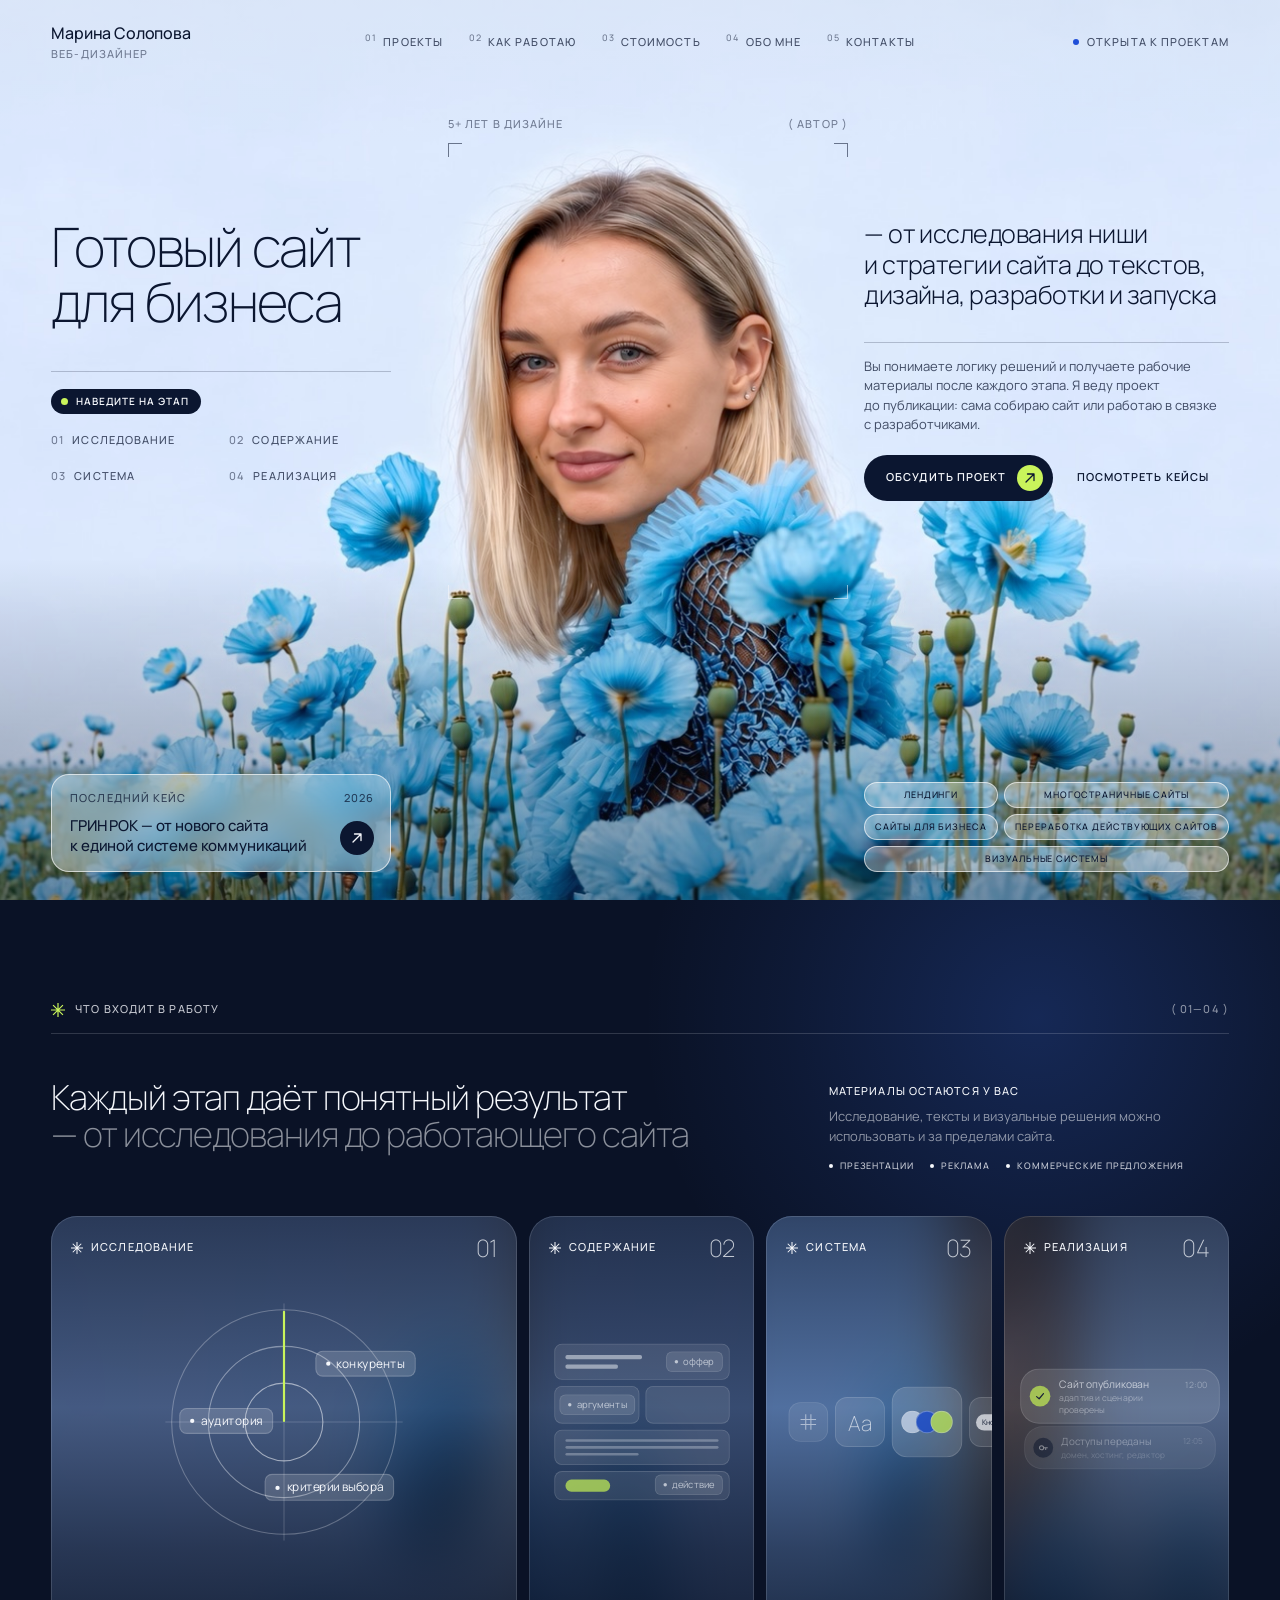
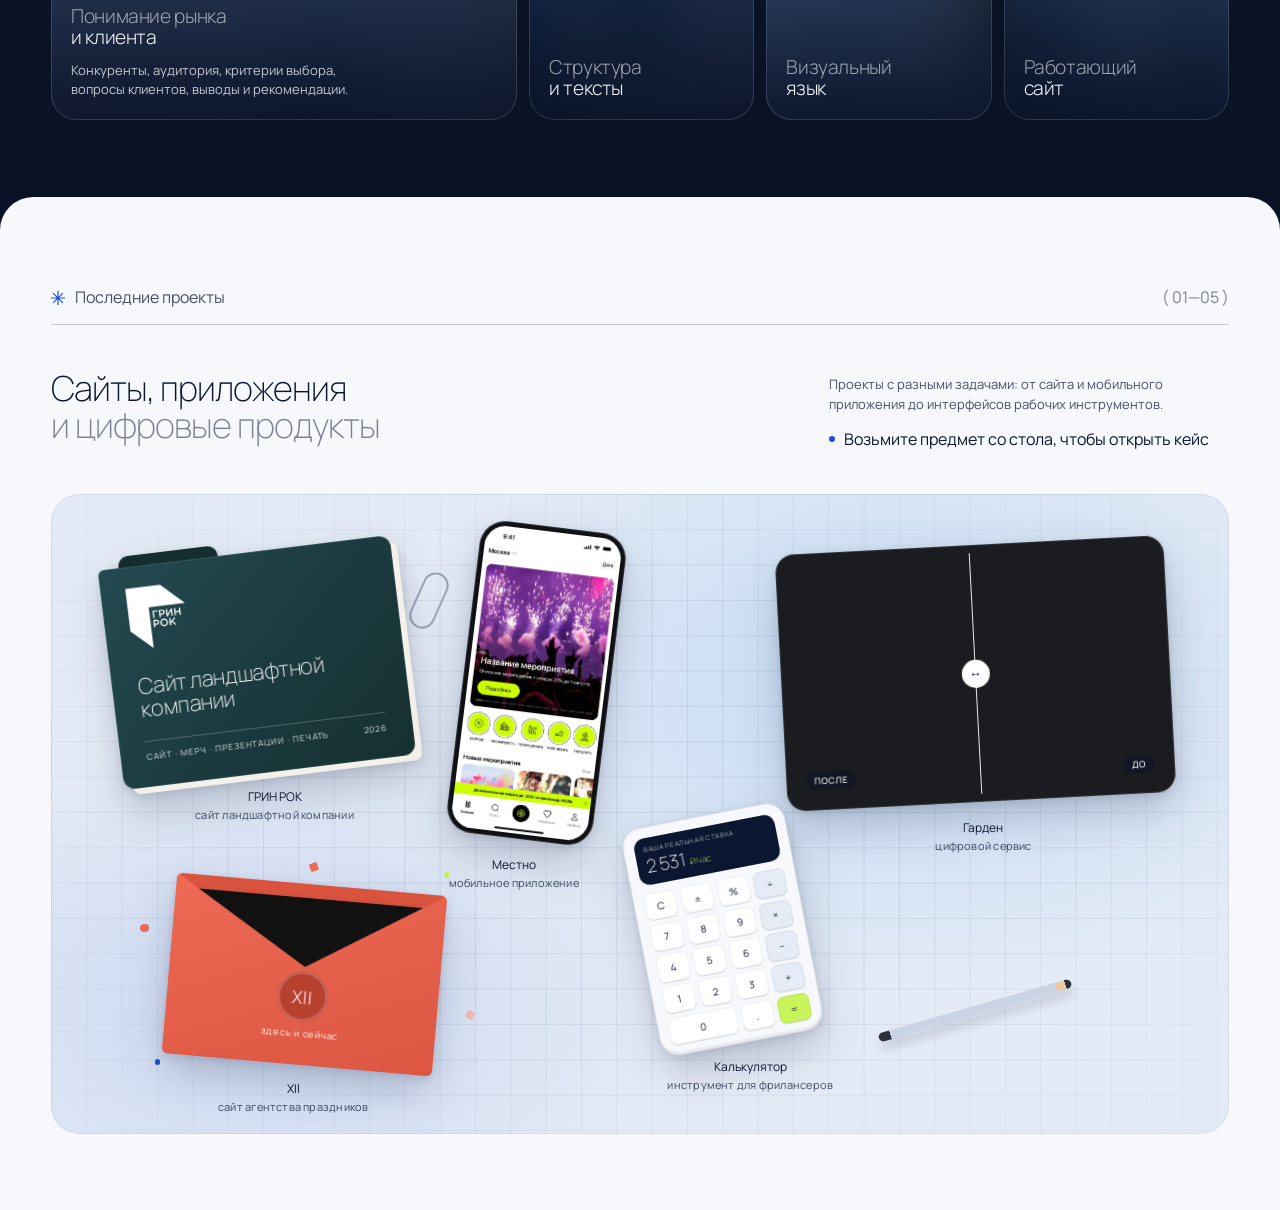
==== commit 544f2d08: "Правки после проверки на телефоне - радар: стрелка вращается отдельным элементом, без артефакта в Sa" ====
--- a/index.html
+++ b/index.html
@@ -8,7 +8,7 @@
 <meta name="theme-color" content="#DCE6F6">
 <link rel="preload" href="assets/fonts/Manrope-ExtraLight.woff2" as="font" type="font/woff2" crossorigin>
 <link rel="preload" href="assets/img/hero-poster-v2.jpg" as="image">
-<link rel="stylesheet" href="css/styles.css?v=32">
+<link rel="stylesheet" href="css/styles.css?v=34">
 </head>
 <body>
 <a class="skip-link" href="#main">Перейти к содержимому</a>
@@ -63,7 +63,6 @@
         <source src="assets/video/hero-loop-v2.mp4" type="video/mp4">
       </video>
       <div class="hero__shade" aria-hidden="true"></div>
-      <div class="dissolve" aria-hidden="true"></div>
       <div class="sweep" aria-hidden="true"></div>
       <div class="loadbar" aria-hidden="true"></div>
 
@@ -193,8 +192,8 @@
               <circle cx="110" cy="110" r="70" opacity=".4"/>
               <circle cx="110" cy="110" r="36" opacity=".55"/>
               <path d="M110 0v220M0 110h220" opacity=".18"/>
-              <path class="radar__sweep" d="M110 110V6"/>
             </svg>
+            <span class="radar__arm" aria-hidden="true"></span>
             <span class="pin" style="left:63%; top:20%"><i></i>конкуренты</span>
             <span class="pin" style="left:6%; top:44%"><i></i>аудитория</span>
             <span class="pin" style="left:42%; top:72%"><i></i>критерии выбора</span>
@@ -355,7 +354,7 @@
     <template id="case-greenrock">
       <div class="cs cs--greenrock" style="--tile:4 / 3">
       <header class="cs__head">
-        <p class="cs__cap">Ландшафтная архитектура · Сайт ландшафтной компании</p>
+        <p class="cs__cap">Ландшафтная&nbsp;архитектура · Сайт&nbsp;ландшафтной&nbsp;компании</p>
         <h3 class="cs__title" id="sheetTitle">ГРИН РОК <span>— от&nbsp;устаревшего сайта к&nbsp;единой системе коммуникаций</span></h3>
         <div class="cs__lead"><p class="cs__intro">Студия проектирует и&nbsp;строит частные сады, общественные пространства и&nbsp;глэмпинги. Нужно было показать глубину её&nbsp;работы, а&nbsp;не&nbsp;ещё одного подрядчика по&nbsp;озеленению.</p><dl class="cs__meta"><div><dt>Клиент</dt><dd>ГРИН РОК</dd></div><div><dt>Формат</dt><dd>Сайт и&nbsp;система материалов</dd></div><div><dt>Год</dt><dd>2026</dd></div></dl></div>
       </header>
@@ -371,7 +370,7 @@
     <template id="case-mestno">
       <div class="cs cs--mestno" style="--tile:1 / 1">
       <header class="cs__head">
-        <p class="cs__cap">Мобильное приложение · Досуг и мероприятия · AI</p>
+        <p class="cs__cap">Мобильное&nbsp;приложение · Досуг&nbsp;и&nbsp;мероприятия · AI</p>
         <h3 class="cs__title" id="sheetTitle">Местно <span>—<br>городской гид в&nbsp;кармане</span></h3>
         <div class="cs__lead"><p class="cs__intro">Приложение для&nbsp;поиска и&nbsp;бронирования локальных событий: концертов, лекций, прогулок, пробежек и&nbsp;встреч. Цель — дать быстрый персональный доступ к&nbsp;самым интересным событиям в&nbsp;городе.</p><dl class="cs__meta"><div><dt>Тип</dt><dd>iOS-приложение</dd></div><div><dt>Роль</dt><dd>UX/UI-дизайн</dd></div><div><dt>Год</dt><dd>2025</dd></div></dl></div>
       </header>
@@ -387,7 +386,7 @@
     <template id="case-garden">
       <div class="cs cs--garden" style="--tile:4 / 5">
       <header class="cs__head">
-        <p class="cs__cap">Цифровой сервис · Загородные участки</p>
+        <p class="cs__cap">Цифровой&nbsp;сервис · Загородные&nbsp;участки</p>
         <h3 class="cs__title" id="sheetTitle">Гарден <span>— покажем,<br>каким может стать ваш участок</span></h3>
         <div class="cs__lead"><p class="cs__intro">Сервис для&nbsp;владельцев загородных домов: по&nbsp;фотографиям участка показывает варианты благоустройства, считает ориентировочный бюджет и&nbsp;помогает перейти к&nbsp;реализации. Главная мысль — не&nbsp;продавать дизайн, а&nbsp;помочь человеку принять решение о&nbsp;своём участке.</p><dl class="cs__meta"><div><dt>Тип</dt><dd>Веб-сервис</dd></div><div><dt>Роль</dt><dd>Исследование, UX/UI</dd></div><div><dt>Год</dt><dd>2026</dd></div></dl></div>
       </header>
@@ -403,7 +402,7 @@
     <template id="case-xii">
       <div class="cs cs--xii" style="--tile:16 / 8.4">
       <header class="cs__head">
-        <p class="cs__cap">Сайт агентства праздников · Тула, Калуга, Москва</p>
+        <p class="cs__cap">Сайт&nbsp;агентства&nbsp;праздников · Тула,&nbsp;Калуга,&nbsp;Москва</p>
         <h3 class="cs__title" id="sheetTitle">XII <span>— организация свадеб и&nbsp;праздников</span></h3>
         <div class="cs__lead"><p class="cs__intro">Агентство берёт на&nbsp;себя идею, сценарий, площадку, команду и&nbsp;координацию праздника. Около 80% заказов — свадьбы. Слоган — «Здесь и&nbsp;сейчас».</p><dl class="cs__meta"><div><dt>Тип</dt><dd>Сайт под&nbsp;ключ</dd></div><div><dt>Роль</dt><dd>От&nbsp;исследования до&nbsp;запуска</dd></div><div><dt>Год</dt><dd>2026</dd></div></dl></div>
       </header>
@@ -419,7 +418,7 @@
     <template id="case-calc">
       <div class="cs cs--calc" style="--tile:16 / 10">
       <header class="cs__head">
-        <p class="cs__cap">Цифровой инструмент · Для фрилансеров и креаторов</p>
+        <p class="cs__cap">Цифровой&nbsp;инструмент · Для&nbsp;фрилансеров&nbsp;и&nbsp;креаторов</p>
         <h3 class="cs__title" id="sheetTitle">Калькулятор <span>— сколько вы&nbsp;реально зарабатываете на&nbsp;проекте</span></h3>
         <div class="cs__lead"><p class="cs__intro">Инструмент, который за&nbsp;секунду показывает реальную ставку в&nbsp;час: с&nbsp;учётом налога, расходов на&nbsp;сервисы и&nbsp;AI-генерации и&nbsp;времени, которое ушло на&nbsp;правки.</p><dl class="cs__meta"><div><dt>Тип</dt><dd>Веб-инструмент</dd></div><div><dt>Роль</dt><dd>Логика, интерфейс, сборка</dd></div><div><dt>Год</dt><dd>2026</dd></div></dl></div>
       </header>
@@ -435,5 +434,5 @@
   </section>
 </main>
 
-<script src="js/main.js?v=16"></script></body>
+<script src="js/main.js?v=17"></script></body>
 </html>
--- a/css/styles.css
+++ b/css/styles.css
@@ -90,19 +90,12 @@
 .hero > *, .lower > * { position: relative; z-index: 2; }
 .hero > .top { position: absolute; z-index: 50; }
 /* главный экран стоит на месте, следующий блок наезжает поверх (--stick и --p задаёт скрипт) */
-.js .hero { position: sticky; top: var(--stick, 0px); }
-.hero::after { content: ''; position: absolute; inset: 0; z-index: 60; pointer-events: none; background: var(--navy); opacity: calc(var(--p, 0) * 0.5); }
 
 .hero__media { position: absolute; inset: 0; z-index: 0; }
 .hero__video { position: absolute; inset: 0; width: 100%; height: 100%; object-fit: cover; object-position: 50% 0; }
 .hero__shade { position: absolute; inset: 0; pointer-events: none; background: linear-gradient(180deg, rgba(220, 230, 246, 0.55) 0%, rgba(220, 230, 246, 0) 16%, rgba(10, 18, 38, 0) 62%, rgba(10, 18, 38, 0.42) 100%); }
 
 /* Рамка-видоискатель вокруг лица */
-/* при прокрутке нижний край кадра размывается и растворяется (--p задаёт скрипт) */
-.dissolve { position: absolute; left: 0; right: 0; bottom: 0; height: 46%; pointer-events: none; opacity: var(--p, 0);
-  background: linear-gradient(180deg, rgba(10, 18, 38, 0) 0%, rgba(10, 18, 38, 0.35) 55%, rgba(10, 18, 38, 0.92) 100%);
-  -webkit-backdrop-filter: blur(18px); backdrop-filter: blur(18px);
-  -webkit-mask-image: linear-gradient(180deg, transparent 0%, #000 62%); mask-image: linear-gradient(180deg, transparent 0%, #000 62%); }
 .finder { position: absolute; z-index: 1; left: calc(50vw - 0.12 * var(--vidw)); width: calc(0.25 * var(--vidw)); top: calc(var(--hero-top) + 26px); height: calc(0.665 * var(--vidh) - var(--hero-top) - 26px); pointer-events: none; opacity: 0; animation: fade 900ms var(--ease) 700ms forwards; }
 .finder__c { position: absolute; width: 14px; height: 14px; border: 0 solid var(--ink); opacity: 0.55; }
 .finder__c--tl { left: 0; top: 0; border-left-width: 1px; border-top-width: 1px; }
@@ -232,7 +225,7 @@
 .tags li { flex: 1 1 auto; text-align: center; padding: 6px 10px; font-size: 0.5625rem; border-radius: 999px; color: var(--ink); background: var(--glass); border: 1px solid var(--glass-line); -webkit-backdrop-filter: blur(14px) saturate(1.2); backdrop-filter: blur(14px) saturate(1.2); white-space: nowrap; }
 
 /* ---------- Блок 2: «Что входит в работу» — карточки этапов ---------- */
-.work { position: relative; z-index: 5; border-radius: clamp(22px, 2.6vw, 36px) clamp(22px, 2.6vw, 36px) 0 0; background: var(--navy); color: var(--paper); padding: clamp(64px, 8vw, 120px) var(--pad) clamp(48px, 6vw, 88px); overflow: hidden; --w-line: rgba(246, 248, 252, 0.16); --w-dim: rgba(246, 248, 252, 0.55); }
+.work { position: relative; z-index: 5; background: var(--navy); color: var(--paper); padding: clamp(64px, 8vw, 120px) var(--pad) clamp(48px, 6vw, 88px); overflow: hidden; --w-line: rgba(246, 248, 252, 0.16); --w-dim: rgba(246, 248, 252, 0.55); }
 .work::before { content: ''; position: absolute; right: -12%; top: -30%; width: 62vw; height: 62vw; max-width: 900px; max-height: 900px; background: radial-gradient(circle, rgba(63, 120, 255, 0.22) 0%, rgba(63, 120, 255, 0.07) 45%, rgba(63, 120, 255, 0) 70%); pointer-events: none; }
 .work > * { position: relative; }
 .work__head { display: flex; justify-content: space-between; align-items: center; padding-bottom: 16px; border-bottom: 1px solid var(--w-line); margin-bottom: clamp(28px, 3.4vw, 48px); }
@@ -291,8 +284,9 @@
 
 .art--radar { width: 220px; height: 220px; }
 .art--radar svg { display: block; width: 100%; height: 100%; color: var(--paper); }
-.radar__sweep { transform-origin: 110px 110px; stroke: var(--lime); stroke-width: 1.4; opacity: 1; animation: radar 6s linear infinite; animation-play-state: paused; }
-.card.is-open .radar__sweep { animation-play-state: running; }
+.art--radar { position: relative; }
+.radar__arm { position: absolute; left: calc(50% - 0.7px); top: 3%; width: 1.4px; height: 47%; border-radius: 1px; background: var(--lime); transform-origin: 50% 100%; animation: radar 6s linear infinite; animation-play-state: paused; }
+.card.is-open .radar__arm { animation-play-state: running; }
 @keyframes radar { to { transform: rotate(360deg); } }
 
 .art--page { width: 204px; display: grid; gap: 7px; }
@@ -506,6 +500,7 @@
 .cs__tags li::before { content: ''; width: 4px; height: 4px; border-radius: 50%; background: var(--ink); }
 .cs__links { display: flex; flex-wrap: wrap; align-items: center; gap: 8px 26px; }
 html.sheet-open, html.sheet-open body { overflow: hidden; }
+.sheet .link { color: var(--ink); }
 .sheet .btn { background: var(--ink); color: var(--paper); border: 0; }
 
 /* планшет и телефон: стол превращается в ленту предметов */
@@ -534,6 +529,7 @@
   .calc__display { font-size: 4.8cqw; padding: 2cqw 2.4cqw; border-radius: 2.6cqw; } .calc__display small { font-size: 1.6cqw; } .calc__display em { font-size: 2.4cqw; }
   .calc__keys { gap: 1.2cqw; } .calc__keys i { border-radius: 1.6cqw; font-size: 2.6cqw; }
   .js .desk .obj { --ty: 10cqw; }
+  .obj--calc { --r: -2deg !important; } .obj--envelope { --r: 2deg !important; } .obj--folder { --r: -4deg !important; } .obj--phone { --r: 4deg !important; }
   .js .desk.in .obj:not(.is-seen) { opacity: 0; --ty: 10cqw; }
   .js .desk.in .obj.is-seen { transition-delay: 0s; }
   .sheet__panel { top: auto; left: 0; right: 0; bottom: 0; width: 100%; max-height: 94svh; border-radius: 24px 24px 0 0; opacity: 1; transform: translateY(100%); }
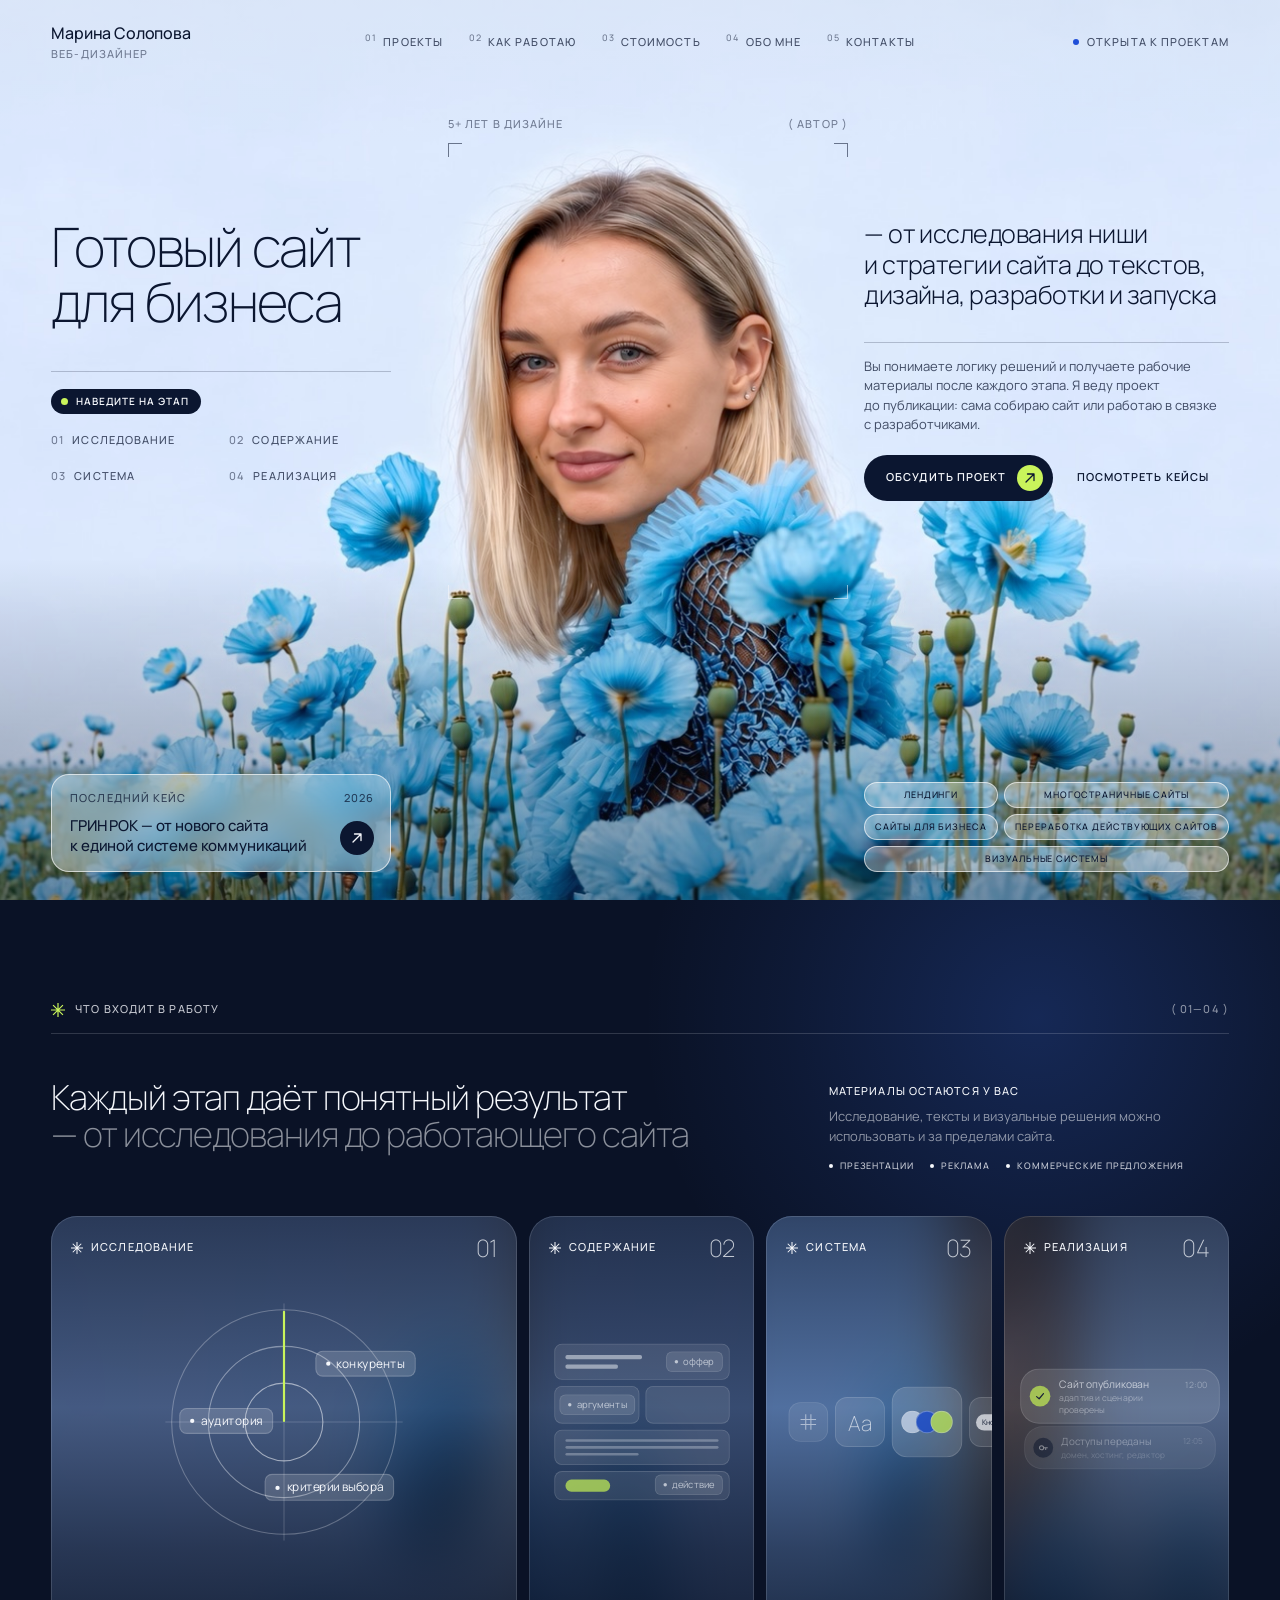
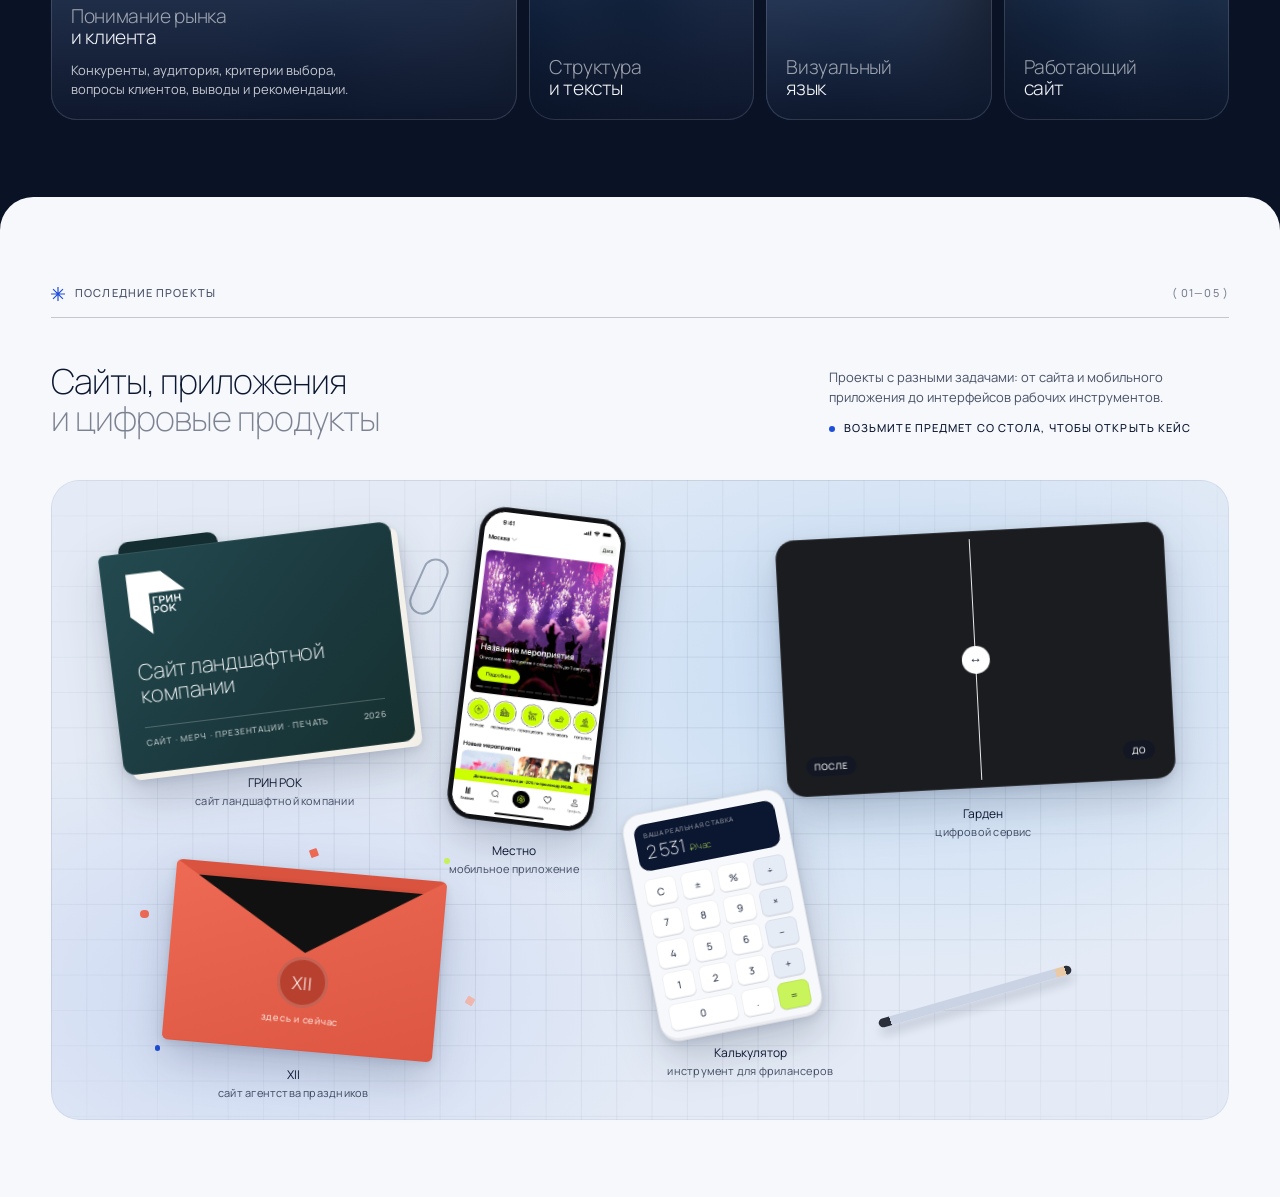
==== commit 002f1f7e: "Обновить версии стилей и скрипта, чтобы браузеры подхватили правки Co-Authored-By: Claude Opus 5.5 <" ====
--- a/index.html
+++ b/index.html
@@ -8,7 +8,7 @@
 <meta name="theme-color" content="#DCE6F6">
 <link rel="preload" href="assets/fonts/Manrope-ExtraLight.woff2" as="font" type="font/woff2" crossorigin>
 <link rel="preload" href="assets/img/hero-poster-v2.jpg" as="image">
-<link rel="stylesheet" href="css/styles.css?v=34">
+<link rel="stylesheet" href="css/styles.css?v=44">
 </head>
 <body>
 <a class="skip-link" href="#main">Перейти к содержимому</a>
@@ -165,7 +165,7 @@
       <p class="work__cap work__cap--dim">( 01—04 )</p>
     </div>
     <div class="work__intro">
-      <h2 class="work__title" id="workTitle">Каждый этап даёт понятный результат <span>—&nbsp;от&nbsp;исследования до&nbsp;работающего сайта</span></h2>
+      <h2 class="work__title" id="workTitle">Каждый этап даёт понятный<br class="br-m"> результат <span>—&nbsp;от&nbsp;исследования<br class="br-m"> до&nbsp;работающего сайта</span></h2>
       <div class="keep">
         <p class="keep__cap">Материалы остаются у&nbsp;вас</p>
         <p class="keep__text">Исследование, тексты и&nbsp;визуальные решения можно использовать и&nbsp;за&nbsp;пределами сайта.</p>
@@ -419,7 +419,7 @@
       <div class="cs cs--calc" style="--tile:16 / 10">
       <header class="cs__head">
         <p class="cs__cap">Цифровой&nbsp;инструмент · Для&nbsp;фрилансеров&nbsp;и&nbsp;креаторов</p>
-        <h3 class="cs__title" id="sheetTitle">Калькулятор <span>— сколько вы&nbsp;реально зарабатываете на&nbsp;проекте</span></h3>
+        <h3 class="cs__title" id="sheetTitle">Калькулятор <span>— сколько<br class="br-m"> вы&nbsp;реально зарабатываете<br class="br-m"> на&nbsp;проекте</span></h3>
         <div class="cs__lead"><p class="cs__intro">Инструмент, который за&nbsp;секунду показывает реальную ставку в&nbsp;час: с&nbsp;учётом налога, расходов на&nbsp;сервисы и&nbsp;AI-генерации и&nbsp;времени, которое ушло на&nbsp;правки.</p><dl class="cs__meta"><div><dt>Тип</dt><dd>Веб-инструмент</dd></div><div><dt>Роль</dt><dd>Логика, интерфейс, сборка</dd></div><div><dt>Год</dt><dd>2026</dd></div></dl></div>
       </header>
       <figure class="cs__cover"><img src="assets/img/cases/calc-v2-2.jpg" alt="Расчёт на примере проекта" decoding="async"><figcaption>Расчёт на примере проекта</figcaption></figure>
@@ -434,5 +434,5 @@
   </section>
 </main>
 
-<script src="js/main.js?v=17"></script></body>
+<script src="js/main.js?v=22"></script></body>
 </html>
--- a/css/styles.css
+++ b/css/styles.css
@@ -88,7 +88,7 @@
 /* ---------- Hero: десктоп (текст по сторонам от героини) ---------- */
 .hero { position: relative; min-height: max(100svh, 620px); display: grid; grid-template-columns: var(--zl) minmax(0, 1fr) var(--zr); grid-template-rows: auto auto auto 1fr auto; column-gap: 0; padding: var(--hero-top) var(--pad) 28px; overflow: hidden; }
 .hero > *, .lower > * { position: relative; z-index: 2; }
-.hero > .top { position: absolute; z-index: 50; }
+.hero > .top { position: absolute; z-index: 50; color: var(--ink); }
 /* главный экран стоит на месте, следующий блок наезжает поверх (--stick и --p задаёт скрипт) */
 
 .hero__media { position: absolute; inset: 0; z-index: 0; }
@@ -269,6 +269,7 @@
 
 .card__title { margin: 0; font-weight: 300; font-size: clamp(1.0625rem, 1.5vw, 1.625rem); line-height: 1.12; letter-spacing: -0.02em; }
 .card__title span { display: block; color: rgba(246, 248, 252, 0.6); white-space: nowrap; }
+.br-m { display: none; }
 .card__more { display: grid; grid-template-rows: 0fr; opacity: 0; transition: grid-template-rows 620ms var(--ease), opacity 300ms var(--ease); }
 .card__more > * { overflow: hidden; min-height: 0; }
 .card.is-open .card__more { grid-template-rows: 1fr; opacity: 1; transition: grid-template-rows 620ms var(--ease), opacity 500ms var(--ease) 260ms; }
@@ -346,7 +347,8 @@
 .work { padding-bottom: calc(clamp(48px, 6vw, 88px) + clamp(22px, 2.6vw, 36px)); }
 .desk { --rad: clamp(22px, 2.6vw, 36px); position: relative; z-index: 6; margin-top: calc(-1 * var(--rad)); border-radius: var(--rad) var(--rad) 0 0; background: var(--paper); color: var(--ink); padding: clamp(56px, 7vw, 104px) var(--pad) clamp(48px, 6vw, 96px); outline: none; overflow: hidden; }
 .desk__head { display: flex; justify-content: space-between; align-items: center; padding-bottom: 16px; border-bottom: 1px solid var(--line); margin-bottom: clamp(28px, 3.4vw, 48px); }
-.desk__cap, .desk__hint, .obj__tag, .cs__cap, .desk__cap { display: flex; gap: 10px; align-items: center; color: var(--ink-2); }
+.desk__cap, .desk__hint { font-size: 0.6875rem; font-weight: 500; letter-spacing: 0.1em; text-transform: uppercase; line-height: 1.35; }
+.desk__cap { display: flex; gap: 10px; align-items: center; color: var(--ink-2); }
 .desk__cap--dim { color: var(--ink-3); }
 .desk__intro { display: flex; justify-content: space-between; align-items: flex-start; gap: 32px; }
 .desk__title { margin: 0; font-weight: 200; font-size: clamp(1.5rem, 2.7vw, 2.75rem); line-height: 1.08; letter-spacing: -0.03em; }
@@ -505,6 +507,8 @@
 
 /* планшет и телефон: стол превращается в ленту предметов */
 @media (max-width: 900px), (max-aspect-ratio: 23/20) {
+  .br-m { display: inline; }
+  .work__title span { display: inline; }
   .desk__intro { flex-direction: column; gap: 18px; }
   .desk__lead { width: auto; max-width: 440px; margin-top: 0; }
   .desk__stage { height: auto; display: flex; flex-direction: column; align-items: center; gap: 22vw; padding: 14vw 0 22vw; perspective: none; }
@@ -535,6 +539,9 @@
   .sheet__panel { top: auto; left: 0; right: 0; bottom: 0; width: 100%; max-height: 94svh; border-radius: 24px 24px 0 0; opacity: 1; transform: translateY(100%); }
   .sheet.is-open .sheet__panel { transform: none; }
   .cs__head, .cs__cols, .cs__gh { grid-template-columns: 1fr; }
+  .cs__title { font-size: 1.5rem; }
+  .cs--calc .cs__title { white-space: nowrap; }
+  .sheet__body { padding: 24px 20px; }
   .cs__lead { grid-column: 1; grid-row: auto; margin-top: 18px; }
   .cs__grid--2, .cs__grid--3 { grid-template-columns: 1fr; }
 }
@@ -640,6 +647,8 @@
 }
 
 @media (max-width: 1180px), (max-aspect-ratio: 23/20) {
+  .card__title span { display: inline; }
+  .card__title { white-space: nowrap; }
   .card__text { text-wrap: wrap; }
   .cards { display: grid; grid-template-columns: 1fr 1fr; height: auto; }
   .card { min-height: 420px; }
@@ -657,6 +666,25 @@
   .card { min-height: 400px; }
 }
 
+/* ---------- Телефон и планшет: заголовок на светлом небе над кадром ---------- */
+@media (max-width: 900px), (max-aspect-ratio: 23/20) {
+  .hero { padding: 0; background: var(--sky); }
+  .side { display: contents; }
+  .hero > .title__a { order: 1; margin: 0; padding: 92px var(--pad) 0; background: var(--sky); color: var(--ink); font-size: clamp(2rem, 9.2vw, 3.5rem); line-height: 1.02; }
+  .title__b { order: 2; margin: 0; max-width: none; padding: 12px var(--pad) 10px; background: var(--sky); color: var(--ink-2); font-size: clamp(0.9375rem, 4.2vw, 1.25rem); line-height: 1.3; }
+  .hero__media { order: 3; -webkit-mask-image: none; mask-image: none; }
+  .hero__shade { background: linear-gradient(180deg, var(--sky) 0%, rgba(220, 230, 246, 0) 16%, rgba(10, 18, 38, 0) 64%, rgba(10, 18, 38, 0.7) 88%, var(--navy) 100%); }
+  .hero > .stages { order: 4; position: relative; top: auto; left: auto; margin: -52px 0 0; padding: 0 var(--pad); }
+  .cta { order: 5; margin: 0; padding: 40px var(--pad) 0; background: var(--navy); flex-direction: column; gap: 18px; }
+  .lower { order: 6; margin-top: 0; padding-top: 44px; gap: 44px; background: var(--navy); }
+  .desk__hint { font-size: 0.625rem; letter-spacing: 0.06em; white-space: nowrap; }
+  .card__text { max-width: none; text-wrap: pretty; }
+  /* направления: три аккуратные строки */
+  .tags { display: grid; grid-template-columns: repeat(2, max-content); justify-content: start; align-self: flex-start; gap: 6px; }
+  .tags li { padding: 6px 11px; font-size: 0.5625rem; }
+  .tags li:nth-child(4) { order: 1; grid-column: 1 / -1; justify-self: start; }
+}
+
 @media (prefers-reduced-motion: reduce) {
   *, *::before, *::after { animation: none !important; transition-duration: 0.01ms !important; }
   .reveal, .finder { opacity: 1; transform: none; }
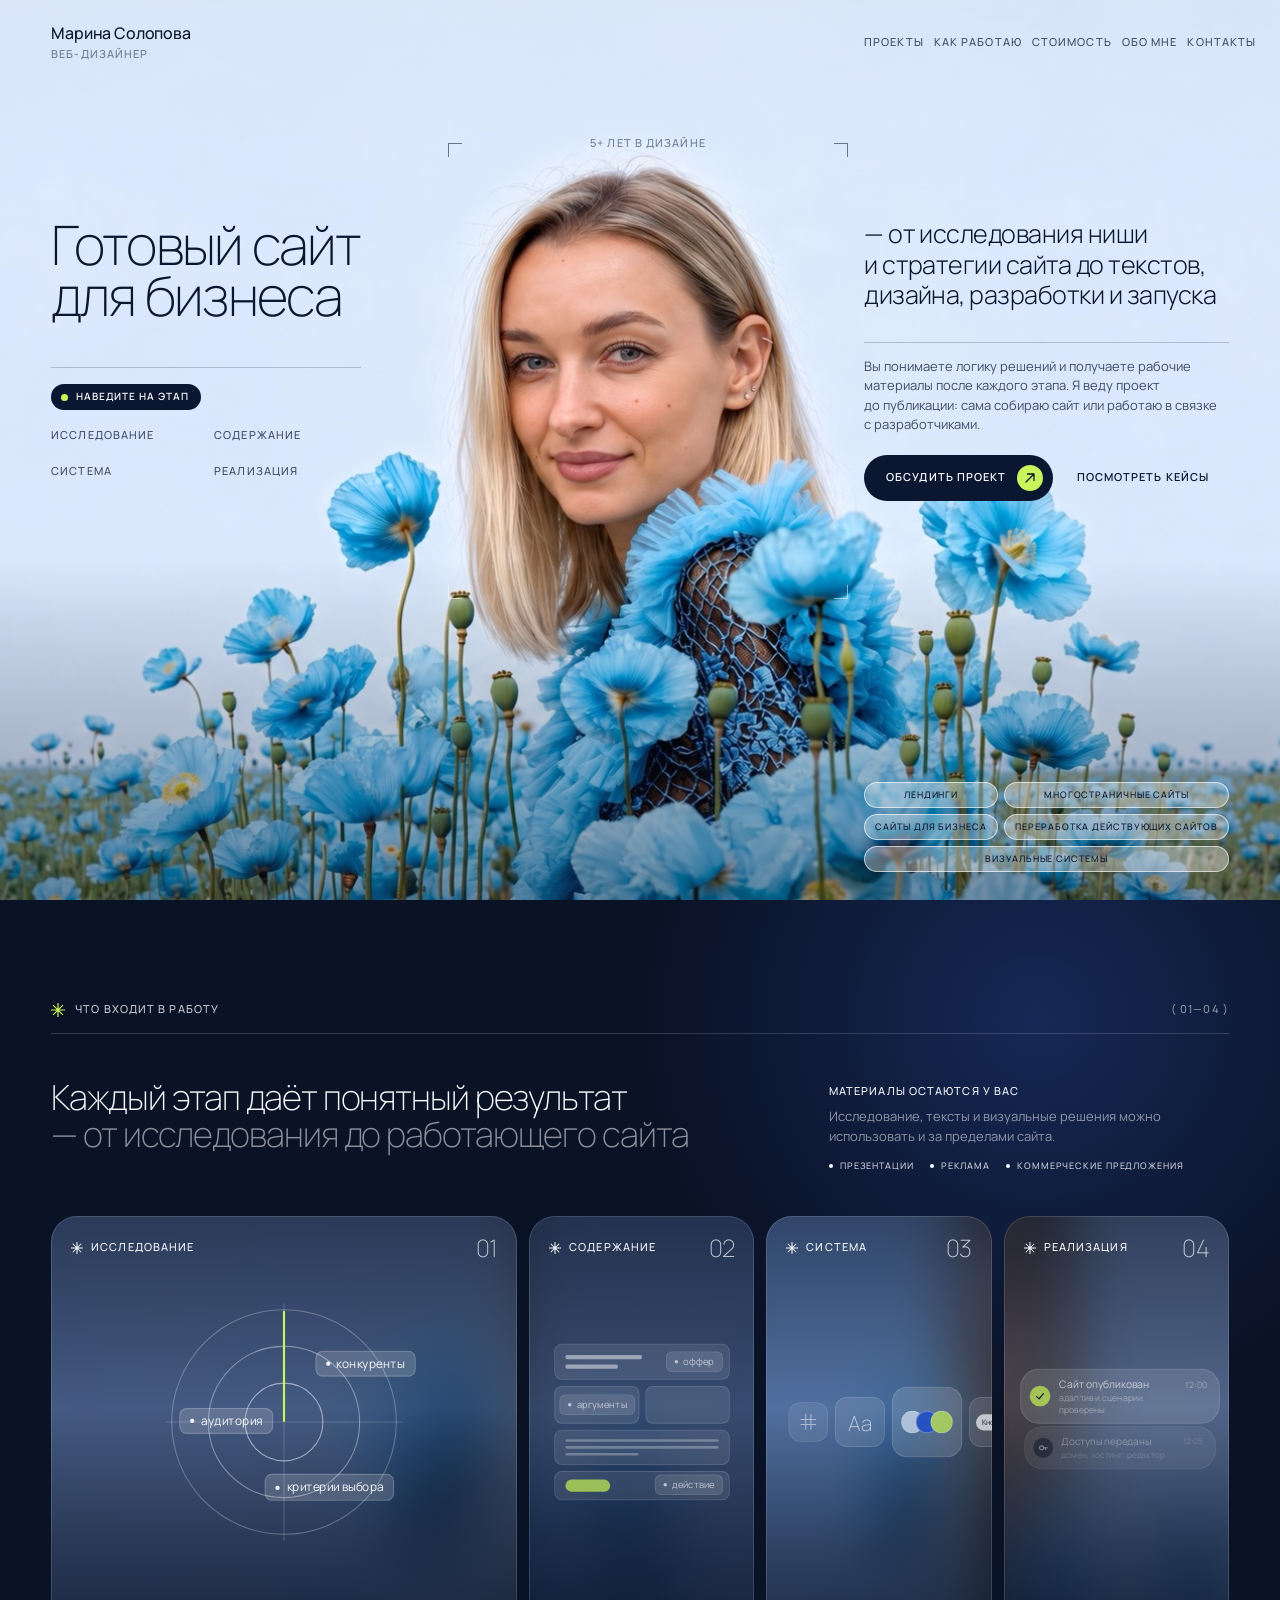
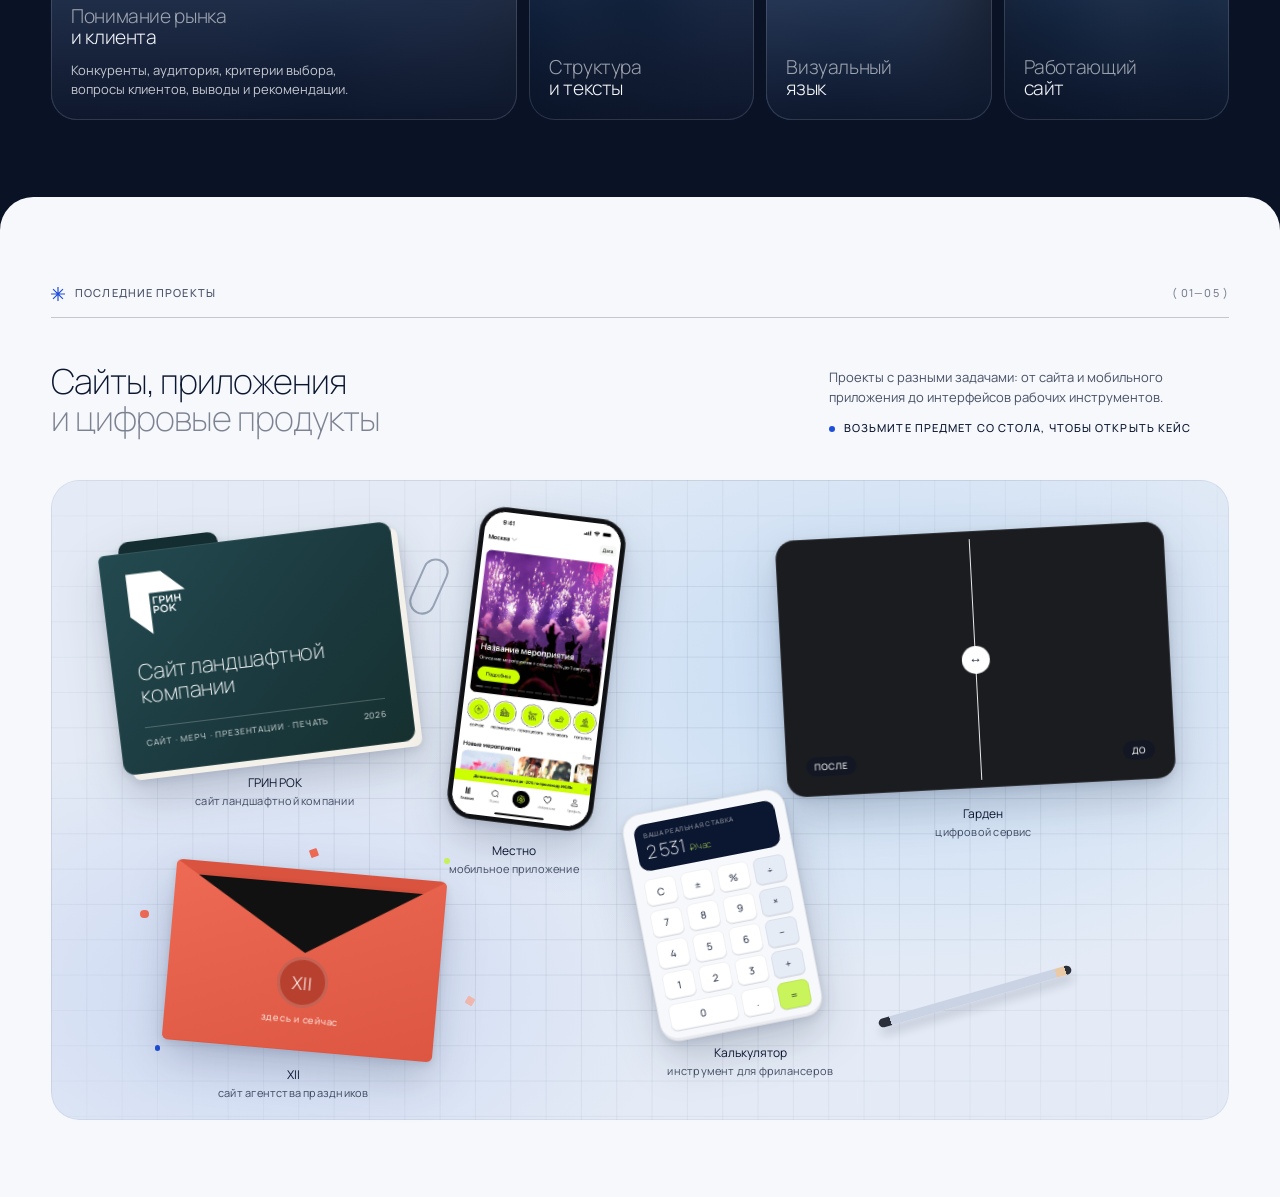
==== commit 9abe75fe: "Первый экран: разгрузка - без номеров у этапов и пунктов меню, без «Открыта к проектам», «( автор )»" ====
--- a/index.html
+++ b/index.html
@@ -8,7 +8,7 @@
 <meta name="theme-color" content="#DCE6F6">
 <link rel="preload" href="assets/fonts/Manrope-ExtraLight.woff2" as="font" type="font/woff2" crossorigin>
 <link rel="preload" href="assets/img/hero-poster-v2.jpg" as="image">
-<link rel="stylesheet" href="css/styles.css?v=44">
+<link rel="stylesheet" href="css/styles.css?v=45">
 </head>
 <body>
 <a class="skip-link" href="#main">Перейти к содержимому</a>
@@ -43,15 +43,14 @@
       </div>
       <nav class="top__nav" aria-label="Основная навигация">
         <ul>
-          <li><i>01</i>Проекты</li>
-          <li><i>02</i>Как работаю</li>
-          <li><i>03</i>Стоимость</li>
-          <li><i>04</i>Обо мне</li>
-          <li><i>05</i>Контакты</li>
+          <li>Проекты</li>
+          <li>Как работаю</li>
+          <li>Стоимость</li>
+          <li>Обо мне</li>
+          <li>Контакты</li>
         </ul>
       </nav>
       <div class="top__side">
-        <span class="top__status"><span class="dot" aria-hidden="true"></span>Открыта к проектам</span>
         <button class="burger" id="burgerBtn" type="button" aria-haspopup="dialog" aria-expanded="false" aria-controls="menu" aria-label="Открыть меню">
           <span></span><span></span>
         </button>
@@ -108,7 +107,6 @@
       <span class="finder__c finder__c--tr"></span>
       <span class="finder__c finder__c--bl"></span>
       <span class="finder__c finder__c--br"></span>
-      <span class="finder__label finder__label--top">( автор )</span>
       <span class="finder__label finder__label--bottom">5+ лет в дизайне</span>
     </div>
 
@@ -138,14 +136,6 @@
     </div>
 
     <div class="lower">
-      <a class="case reveal" style="--i:5" href="#case" data-scroll>
-        <span class="case__meta"><span>Последний кейс</span><span>2026</span></span>
-        <span class="case__title">ГРИН РОК — от&nbsp;нового сайта к&nbsp;единой системе коммуникаций</span>
-        <span class="case__go" aria-hidden="true">
-          <svg width="14" height="14" viewBox="0 0 14 14" fill="none"><path d="M3 11L11 3M11 3H4.5M11 3V9.5" stroke="currentColor" stroke-width="1.3" stroke-linecap="round" stroke-linejoin="round"/></svg>
-        </span>
-      </a>
-
       <ul class="tags reveal" style="--i:6" aria-label="С чем работаю">
         <li>Лендинги</li>
         <li>Многостраничные сайты</li>
@@ -434,5 +424,5 @@
   </section>
 </main>
 
-<script src="js/main.js?v=22"></script></body>
+<script src="js/main.js?v=23"></script></body>
 </html>
--- a/css/styles.css
+++ b/css/styles.css
@@ -104,14 +104,14 @@
 .finder__c--br { right: 0; bottom: 0; border-right-width: 1px; border-bottom-width: 1px; border-color: var(--paper); }
 .finder__label { position: absolute; white-space: nowrap; }
 .finder__label--top { right: 0; top: -26px; color: var(--ink-3); }
-.finder__label--bottom { left: 0; top: -26px; color: var(--ink-3); }
+.finder__label--bottom { left: 50%; top: 0; transform: translate(-50%, -50%); color: var(--ink-3); }
 .stages { align-self: start; }
 
 /* Левая колонка */
 .eyebrow { grid-column: 1; grid-row: 1; display: flex; gap: 10px; align-items: flex-start; color: var(--ink-2); margin-bottom: clamp(36px, 8svh, 76px); }
 .spark { flex: none; color: var(--accent); margin-top: 1px; animation: spin 18s linear infinite; }
 
-.title__a { grid-column: 1; grid-row: 2; display: block; font-weight: 200; font-size: clamp(34px, calc(var(--zl) / 7), 104px); line-height: 1.02; letter-spacing: -0.03em; white-space: nowrap; }
+.title__a { grid-column: 1; grid-row: 2; display: block; font-weight: 200; font-size: clamp(34px, calc(var(--zl) / 7), 104px); line-height: 0.94; letter-spacing: -0.03em; white-space: nowrap; }
 .side { grid-column: 3; grid-row: 2 / span 2; align-self: start; }
 @media (min-width: 901px) and (min-aspect-ratio: 23/20) {
   .title__a, .side { margin-top: calc(30px + clamp(36px, 8svh, 76px)); }   /* место бывшего надзаголовка */
@@ -571,6 +571,18 @@
 @keyframes hint { 0% { box-shadow: 0 0 0 0 rgba(201, 244, 91, 0.7); } 70%, 100% { box-shadow: 0 0 0 8px rgba(201, 244, 91, 0); } }
 @keyframes pulse { 0% { box-shadow: 0 0 0 0 rgba(31, 79, 216, 0.45); } 70%, 100% { box-shadow: 0 0 0 7px rgba(31, 79, 216, 0); } }
 
+/* ---------- Десктоп: меню по линии правой колонки, этапы без номеров ---------- */
+@media (min-width: 901px) and (min-aspect-ratio: 23/20) {
+  .top__nav { position: absolute; left: calc(100% - var(--pad) - var(--zr)); right: var(--pad); top: 50%; transform: translateY(-50%); }
+  .top__nav ul { justify-content: space-between; gap: 10px; }
+  .stages i { display: none; }
+  .stages { max-width: none; }
+}
+@media (min-width: 901px) and (max-width: 1180px) and (min-aspect-ratio: 23/20) {
+  .top__nav { left: auto; }
+  .top__nav ul { gap: 18px; }
+}
+
 /* ---------- Узкий десктоп ---------- */
 @media (max-width: 1180px) {
   .top { grid-template-columns: auto 1fr auto; }
